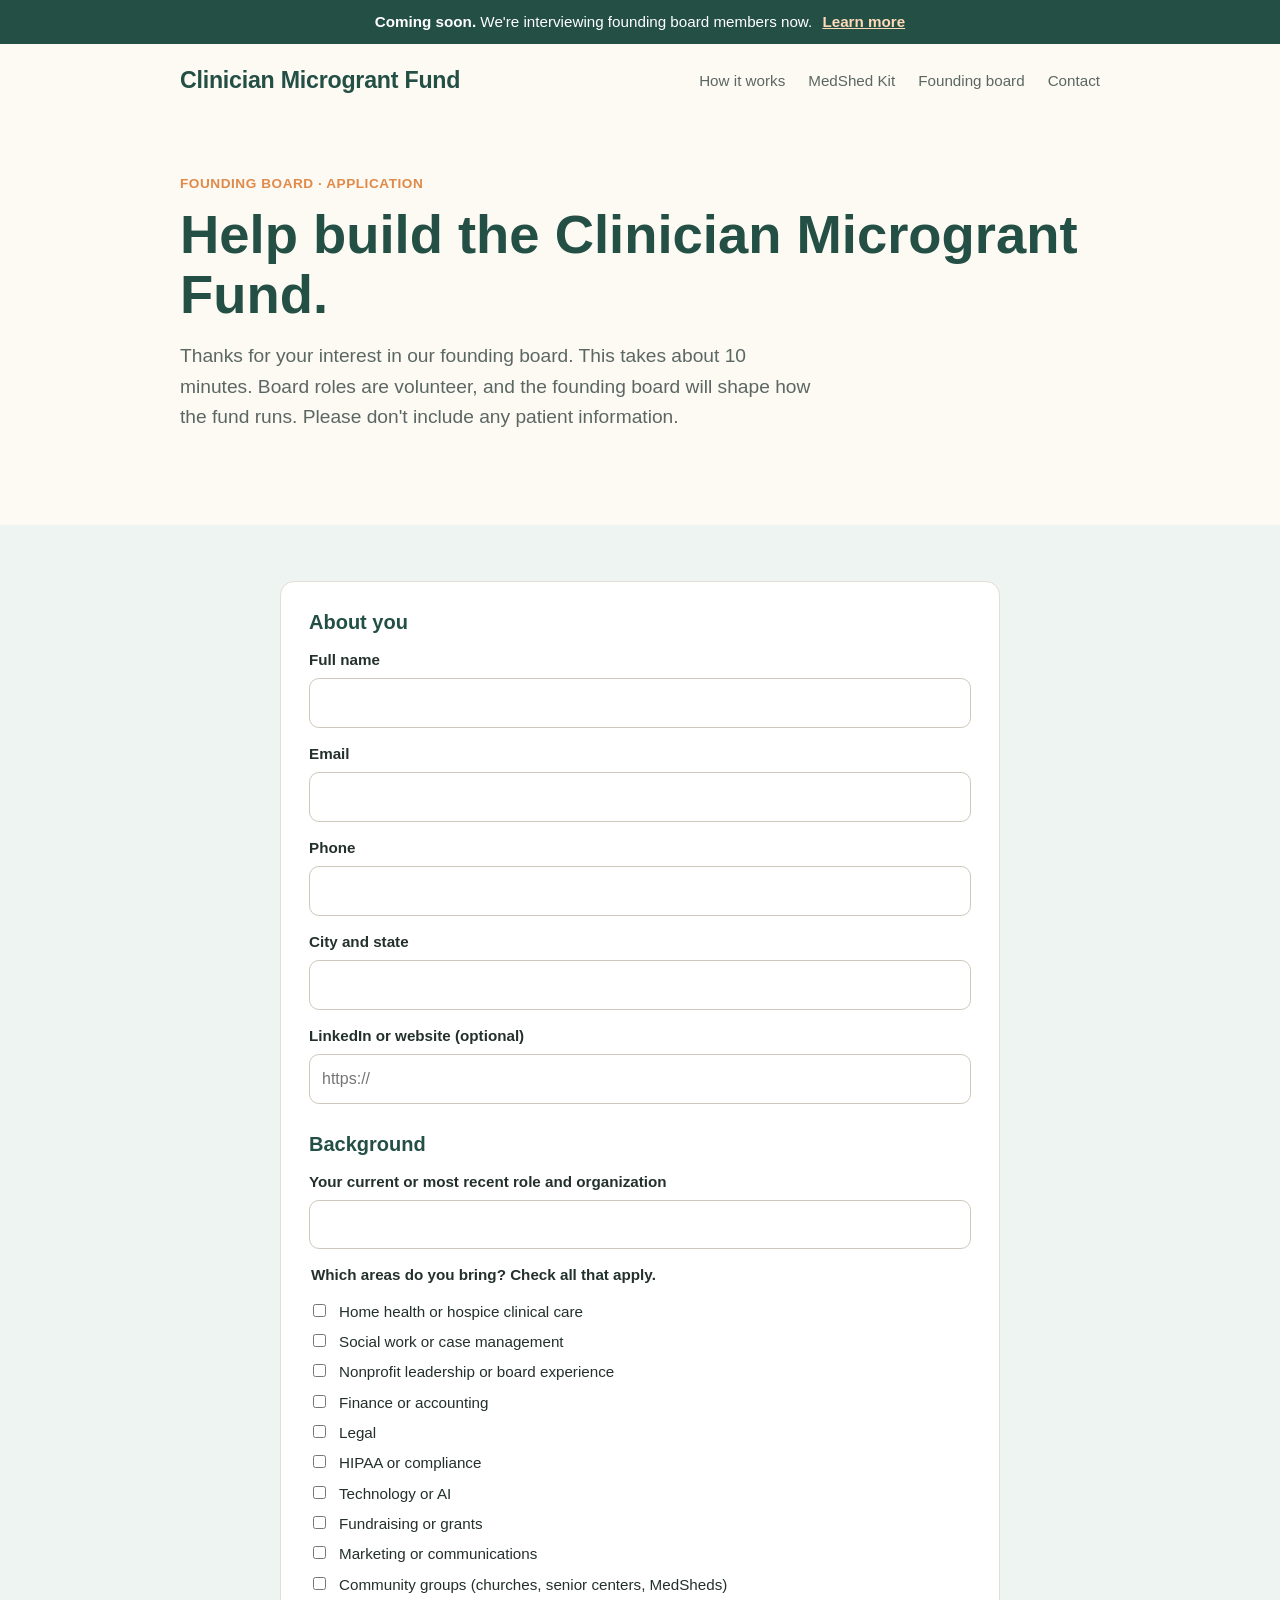
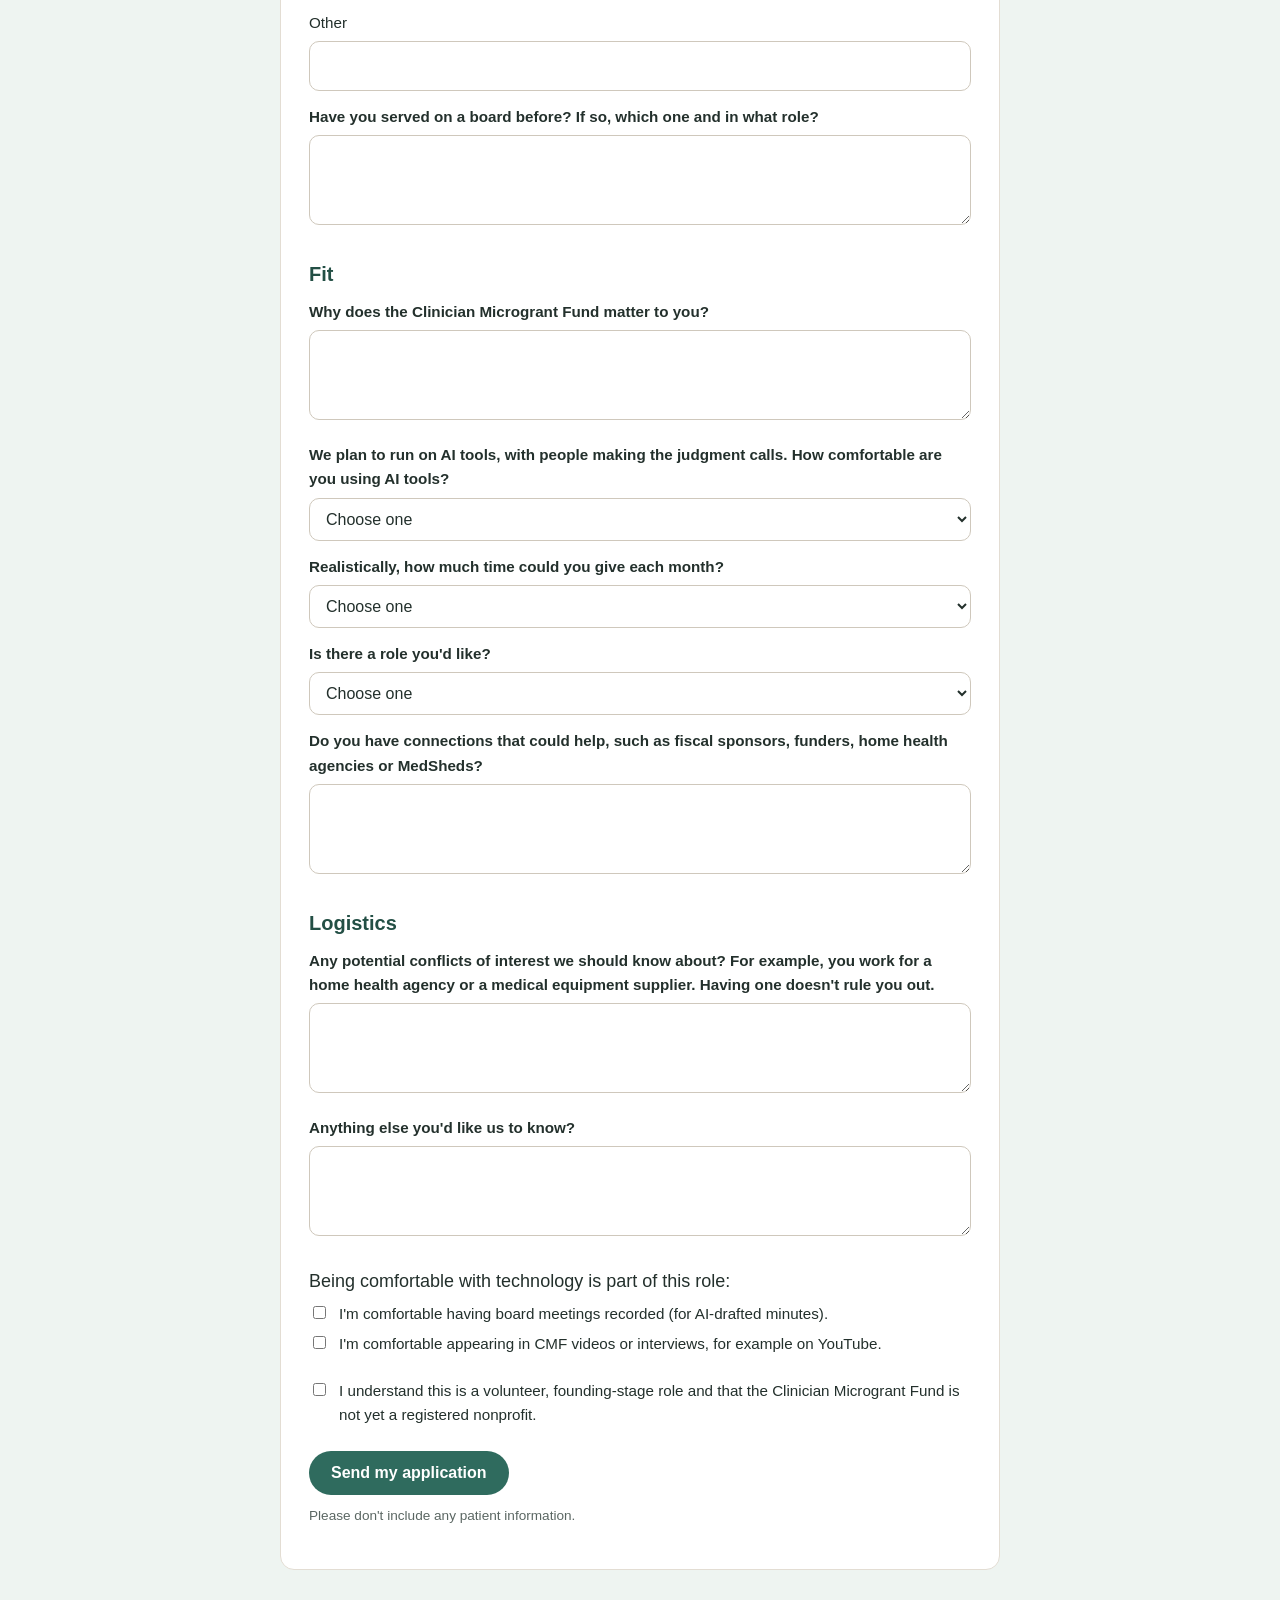
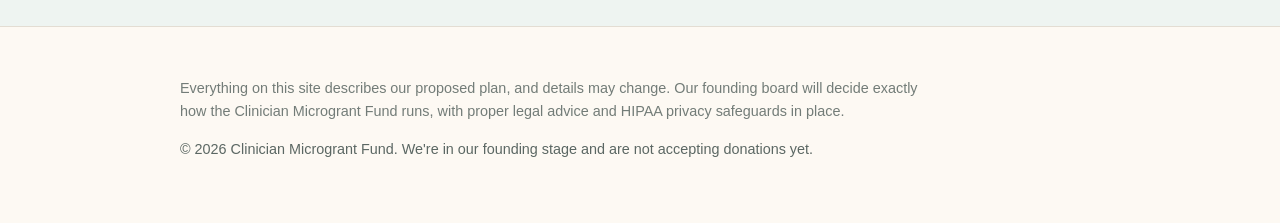
==== board-application/index.html @ e64c4c26 "Board application: move personality question to the thank-you email Co-Authored-By: Claude Opus 5.5 " ====
<!doctype html>
<html lang="en">
<head>
  <meta charset="utf-8">
  <meta name="viewport" content="width=device-width, initial-scale=1">
  <title>Founding Board Application | Clinician Microgrant Fund</title>
  <meta name="robots" content="noindex">
  <meta name="description" content="Apply to join the founding board of the Clinician Microgrant Fund.">
  <link rel="canonical" href="https://clinicianmicrogrants.org/board-application/">
  <link rel="icon" href="data:image/svg+xml,%3Csvg xmlns='http://www.w3.org/2000/svg' viewBox='0 0 64 64'%3E%3Crect width='64' height='64' rx='14' fill='%232f6b5e'/%3E%3Cpath d='M32 46s-14-8.5-14-18a8 8 0 0 1 14-5.3A8 8 0 0 1 46 28c0 9.5-14 18-14 18z' fill='%23fff7ec'/%3E%3C/svg%3E">
  <link rel="stylesheet" href="/assets/style.css">
</head>
<body>
  <div class="banner"><strong>Coming soon.</strong> We're interviewing founding board members now. <a href="/#board">Learn more</a></div>
  <div class="wrap">
    <header class="top">
      <a class="logo" href="/">Clinician Microgrant Fund</a>
      <nav>
        <a href="/#how">How it works</a>
        <a href="/med-shed-kit/">MedShed Kit</a>
        <a href="/#board">Founding board</a>
        <a href="/#contact">Contact</a>
      </nav>
    </header>
  </div>

  <main>
    <div class="wrap hero">
      <p class="eyebrow">Founding board &middot; Application</p>
      <h1>Help build the Clinician Microgrant Fund.</h1>
      <p class="lede">Thanks for your interest in our founding board. This takes about 10 minutes. Board roles are volunteer, and the founding board will shape how the fund runs. Please don't include any patient information.</p>
    </div>

    <section class="alt">
      <div class="wrap"><div class="card app-card">
          <form method="post" target="ml-app-frame"
                action="https://assets.mailerlite.com/jsonp/2710564/forms/201318317119505758/subscribe">
            <h2>About you</h2>
            <label for="a-name">Full name</label>
            <input id="a-name" name="fields[name]" autocomplete="name" required>
            <label for="a-email">Email</label>
            <input id="a-email" name="fields[email]" type="email" autocomplete="email" required>
            <label for="a-phone">Phone</label>
            <input id="a-phone" name="fields[phone]" type="tel" autocomplete="tel" required>
            <label for="a-city">City and state</label>
            <input id="a-city" name="fields[city]" autocomplete="address-level2" required>
            <label for="a-li">LinkedIn or website (optional)</label>
            <input id="a-li" name="fields[board_linkedin]" type="url" placeholder="https://">

            <h2>Background</h2>
            <label for="a-role">Your current or most recent role and organization</label>
            <input id="a-role" name="fields[board_role_and_org]" required>
            <fieldset>
              <legend>Which areas do you bring? Check all that apply.</legend>
              <label class="check"><input type="checkbox" data-group="areas" value="Home health or hospice clinical care"> Home health or hospice clinical care</label>
              <label class="check"><input type="checkbox" data-group="areas" value="Social work or case management"> Social work or case management</label>
              <label class="check"><input type="checkbox" data-group="areas" value="Nonprofit leadership or board experience"> Nonprofit leadership or board experience</label>
              <label class="check"><input type="checkbox" data-group="areas" value="Finance or accounting"> Finance or accounting</label>
              <label class="check"><input type="checkbox" data-group="areas" value="Legal"> Legal</label>
              <label class="check"><input type="checkbox" data-group="areas" value="HIPAA or compliance"> HIPAA or compliance</label>
              <label class="check"><input type="checkbox" data-group="areas" value="Technology or AI"> Technology or AI</label>
              <label class="check"><input type="checkbox" data-group="areas" value="Fundraising or grants"> Fundraising or grants</label>
              <label class="check"><input type="checkbox" data-group="areas" value="Marketing or communications"> Marketing or communications</label>
              <label class="check"><input type="checkbox" data-group="areas" value="Community groups (churches, senior centers, MedSheds)"> Community groups (churches, senior centers, MedSheds)</label>
              <label for="a-areas-other" class="sub-label">Other</label>
              <input id="a-areas-other" data-group="areas-other">
              <input type="hidden" name="fields[board_areas]" data-join="areas">
            </fieldset>
            <label for="a-prior">Have you served on a board before? If so, which one and in what role?</label>
            <textarea id="a-prior" name="fields[board_prior_boards]"></textarea>

            <h2>Fit</h2>
            <label for="a-why">Why does the Clinician Microgrant Fund matter to you?</label>
            <textarea id="a-why" name="fields[board_why]" required></textarea>
            <label for="a-ai">We plan to run on AI tools, with people making the judgment calls. How comfortable are you using AI tools?</label>
            <select id="a-ai" name="fields[board_ai_comfort]" required><option value="">Choose one</option><option>New to it, but open</option><option>Some experience</option><option>I use AI regularly</option><option>I build no-code AI tools or workflows</option><option>I'm a technical AI developer</option></select>
            <label for="a-time">Realistically, how much time could you give each month?</label>
            <select id="a-time" name="fields[board_time]" required><option value="">Choose one</option><option>2 hours or less</option><option>3 to 5 hours</option><option>More than 5 hours</option></select>
            <label for="a-ri">Is there a role you'd like?</label>
            <select id="a-ri" name="fields[board_role_interest]"><option value="">Choose one</option><option>Chair</option><option>Treasurer</option><option>Secretary</option><option>Committee member</option><option>Advisor</option><option>Not sure yet</option></select>
            <label for="a-conn">Do you have connections that could help, such as fiscal sponsors, funders, home health agencies or MedSheds?</label>
            <textarea id="a-conn" name="fields[board_connections]"></textarea>

            <h2>Logistics</h2>
            <label for="a-coi">Any potential conflicts of interest we should know about? For example, you work for a home health agency or a medical equipment supplier. Having one doesn't rule you out.</label>
            <textarea id="a-coi" name="fields[board_conflicts]"></textarea>
            <label for="a-other">Anything else you'd like us to know?</label>
            <textarea id="a-other" name="fields[board_other]"></textarea>

            <p class="sub-label" style="margin:22px 0 4px">Being comfortable with technology is part of this role:</p>
            <label class="check"><input type="checkbox" required> I'm comfortable having board meetings recorded (for AI-drafted minutes).</label>
            <label class="check"><input type="checkbox" required> I'm comfortable appearing in CMF videos or interviews, for example on YouTube.</label>
            <label class="check consent"><input type="checkbox" required> I understand this is a volunteer, founding-stage role and that the Clinician Microgrant Fund is not yet a registered nonprofit.</label>
            <input class="hp" name="website" tabindex="-1" autocomplete="off" aria-hidden="true">
            <input type="hidden" name="ml-submit" value="1">
            <input type="hidden" name="anticsrf" value="true">
            <button class="btn" type="submit">Send my application</button>
            <p class="fine">Please don't include any patient information.</p>
            <p class="thanks" role="status">Thank you! Please check your email and click the confirm link so your application reaches us. If it looks like a good fit, we'll send you a link to book a call with Tracy.</p>
          </form>
          <iframe name="ml-app-frame" title="form response" hidden></iframe>
      </div></div>
    </section>
  </main>
  <footer>
    <div class="wrap">
      <p class="disclaimer">Everything on this site describes our proposed plan, and details may change. Our founding board will decide exactly how the Clinician Microgrant Fund runs, with proper legal advice and HIPAA privacy safeguards in place.</p>
      <p>&copy; 2026 Clinician Microgrant Fund. We're in our founding stage and are not accepting donations yet.</p>
    </div>
  </footer>

  <script src="/assets/forms.js"></script>
</body>
</html>
---- assets/style.css ----
:root {
  --bg: #fdf9f3;
  --surface: #ffffff;
  --ink: #23302c;
  --muted: #5b6763;
  --brand: #2f6b5e;
  --brand-dark: #234f45;
  --accent: #e08a4a;
  --soft: #eef4f1;
  --line: #e3ddd3;
  --radius: 14px;
}
* { box-sizing: border-box; }
html { scroll-behavior: smooth; }
body {
  margin: 0;
  background: var(--bg);
  color: var(--ink);
  font: 18px/1.6 -apple-system, BlinkMacSystemFont, "Segoe UI", Roboto, "Helvetica Neue", Arial, sans-serif;
}
a { color: var(--brand); }
.wrap { max-width: 960px; margin: 0 auto; padding: 0 20px; }
header.top {
  display: flex; align-items: center; justify-content: space-between;
  padding: 18px 0; gap: 12px; flex-wrap: wrap;
}
.logo { font-weight: 800; color: var(--brand-dark); text-decoration: none; font-size: 1.45rem; letter-spacing: -.01em; }
.ai-grid { display: grid; grid-template-columns: 1fr 1fr; gap: 18px; margin-top: 8px; }
.ai-grid .card { padding: 22px; }
.ai-grid h3 { margin: 0 0 6px; font-size: 1.08rem; color: var(--brand-dark); }
.ai-grid p { margin: 0; color: var(--muted); font-size: .98rem; }
nav a { margin-left: 18px; text-decoration: none; color: var(--muted); font-size: .95rem; }
nav a:hover { color: var(--brand); }

.hero { padding-top: 56px; padding-bottom: 64px; }
.eyebrow { color: var(--accent); font-weight: 700; letter-spacing: .04em; text-transform: uppercase; font-size: .85rem; margin: 0 0 10px; }
h1 { font-size: clamp(2.2rem, 5vw, 3.4rem); line-height: 1.1; margin: 0 0 16px; color: var(--brand-dark); }
.lede { font-size: 1.2rem; color: var(--muted); max-width: 640px; margin: 0 0 28px; }
.btn {
  display: inline-block; background: var(--brand); color: #fff; text-decoration: none;
  padding: 13px 22px; border-radius: 999px; font-weight: 600; border: 0; font-size: 1rem; cursor: pointer;
}
.btn:hover { background: var(--brand-dark); }
.btn.ghost { background: transparent; color: var(--brand); border: 2px solid var(--brand); margin-left: 8px; }
.btn.ghost:hover { background: var(--soft); }

section { padding: 56px 0; }
section.alt { background: var(--soft); }
h2 { font-size: 1.8rem; color: var(--brand-dark); margin: 0 0 18px; line-height: 1.2; }
.story { max-width: 700px; }
.story p { margin: 0 0 16px; }
.pull { border-left: 4px solid var(--accent); padding: 4px 0 4px 18px; font-size: 1.15rem; color: var(--brand-dark); margin: 24px 0; }

.steps { display: grid; grid-template-columns: repeat(auto-fit, minmax(200px, 1fr)); gap: 18px; list-style: none; padding: 0; margin: 0; counter-reset: step; }
.steps li { background: var(--surface); border: 1px solid var(--line); border-radius: var(--radius); padding: 22px; counter-increment: step; }
.steps li::before {
  content: counter(step); display: inline-grid; place-items: center; width: 34px; height: 34px;
  border-radius: 50%; background: var(--brand); color: #fff; font-weight: 700; margin-bottom: 10px;
}
.steps h3 { margin: 0 0 6px; font-size: 1.08rem; }
.steps p { margin: 0; color: var(--muted); font-size: .98rem; }
.note { color: var(--muted); font-size: .95rem; margin-top: 18px; }

.card { background: var(--surface); border: 1px solid var(--line); border-radius: var(--radius); padding: 28px; }
.two { display: grid; grid-template-columns: 1fr 1fr; gap: 32px; align-items: start; }
@media (max-width: 760px) { .two { grid-template-columns: 1fr; } nav { display: none; } .btn.ghost { margin: 10px 0 0; } }
form label { display: block; font-weight: 600; font-size: .95rem; margin: 14px 0 6px; }
form input, form textarea {
  width: 100%; font: inherit; font-size: 1rem; padding: 11px 12px; border: 1px solid #cfc8bc; border-radius: 10px; background: #fff; color: var(--ink);
}
form textarea { min-height: 90px; resize: vertical; }
form input:focus, form textarea:focus { outline: 3px solid #b9d6cd; border-color: var(--brand); }
form .btn { margin-top: 18px; }
.fine { font-size: .85rem; color: var(--muted); margin-top: 10px; }
.thanks { display: none; background: var(--soft); border-radius: 10px; padding: 16px; margin-top: 14px; color: var(--brand-dark); font-weight: 600; }
.inline { display: flex; gap: 10px; flex-wrap: wrap; }
.inline input { flex: 1 1 220px; }
.inline .btn { margin-top: 0; }

footer { padding: 36px 0 48px; color: var(--muted); font-size: .9rem; border-top: 1px solid var(--line); }
.hp { position: absolute; left: -9999px; }
nav a.current { color: var(--brand); font-weight: 600; }
.teaser { display: grid; grid-template-columns: 1.4fr 1fr; gap: 28px; align-items: center; }
@media (max-width: 760px) { .teaser { grid-template-columns: 1fr; } }
.checklist { list-style: none; padding: 0; margin: 0; }
.checklist li { padding: 10px 0 10px 34px; position: relative; border-bottom: 1px solid var(--line); }
.checklist li:last-child { border-bottom: 0; }
.checklist li::before { content: "\2713"; position: absolute; left: 4px; top: 10px; color: var(--brand); font-weight: 700; }
.tag { display: inline-block; background: #fbe6d6; color: #8a4a1c; font-size: .8rem; font-weight: 700; padding: 3px 10px; border-radius: 999px; margin-bottom: 10px; }
.banner { background: var(--brand-dark); color: #fff; text-align: center; padding: 10px 16px; font-size: .95rem; }
.banner a { color: #ffd9b8; font-weight: 600; margin-left: 6px; }
@media (max-width: 760px) { .ai-grid { grid-template-columns: 1fr; } }
.steps-5 { grid-template-columns: repeat(auto-fit, minmax(160px, 1fr)); }
.steps-5 li { padding: 18px; }
.goal { margin-top: 18px; border-left: 5px solid var(--accent); }
.goal h3 { margin: 0 0 6px; color: var(--brand-dark); font-size: 1.15rem; }
.goal p { margin: 0; color: var(--muted); }
.sub { margin: 32px 0 8px; font-size: 1.25rem; }
#how .ai-grid { margin-bottom: 20px; }
#now .checklist { max-width: 640px; }
footer .disclaimer { font-size: .9rem; opacity: .85; max-width: 760px; }
.app-card { max-width: 720px; margin: 0 auto; }
.app-card h2 { font-size: 1.25rem; margin: 28px 0 4px; }
.app-card h2:first-of-type { margin-top: 0; }
form fieldset { border: 0; padding: 0; margin: 14px 0 0; }
form legend { font-weight: 600; font-size: .95rem; margin-bottom: 6px; }
form label.check { display: flex; gap: 10px; align-items: flex-start; font-weight: 400; margin: 6px 0; }
form label.check input { width: auto; margin-top: 4px; flex: none; }
form .sub-label { font-weight: 400; }
form label.consent { margin-top: 22px; }
form select { width: 100%; font: inherit; font-size: 1rem; padding: 11px 12px; border: 1px solid #cfc8bc; border-radius: 10px; background: #fff; color: var(--ink); }
#faq details { border-bottom: 1px solid rgba(0,0,0,.1); padding: 14px 0; }
#faq summary { cursor: pointer; font-weight: 700; }
#faq details p { margin: 10px 0 0; }
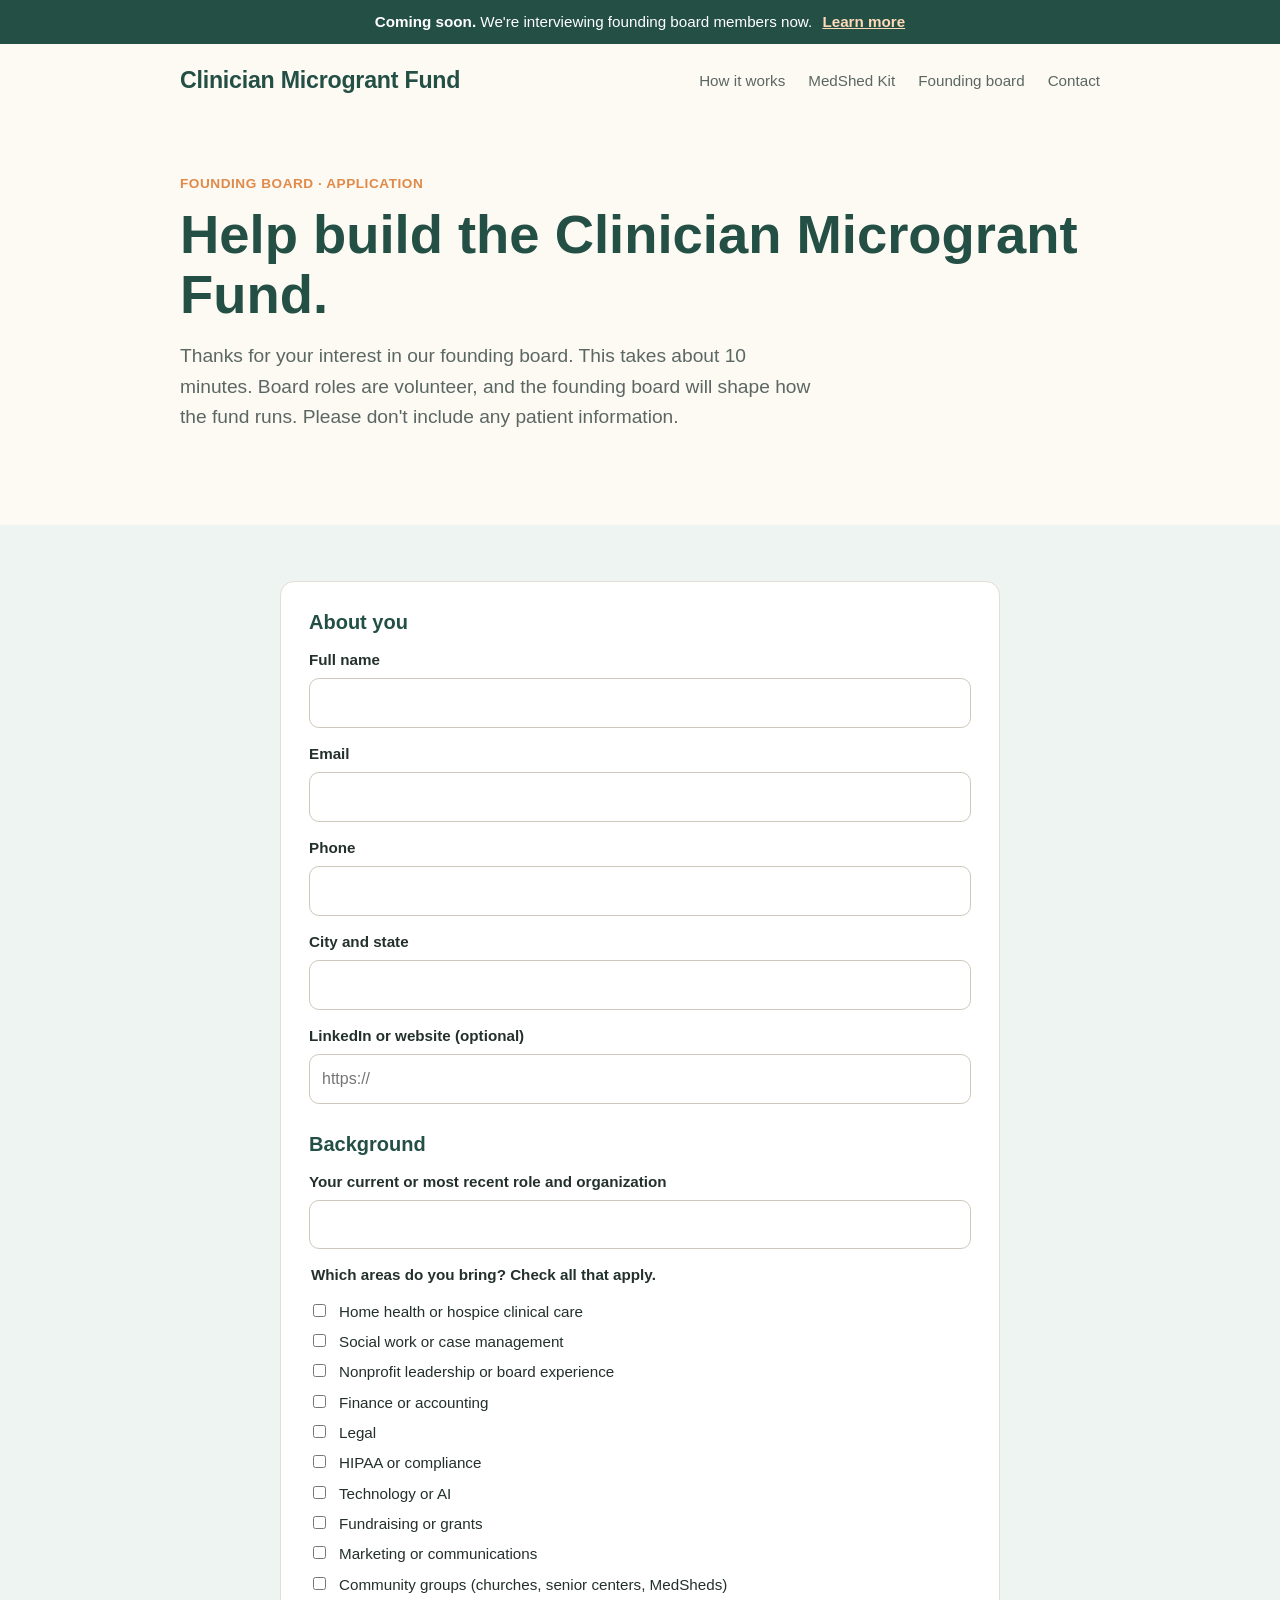
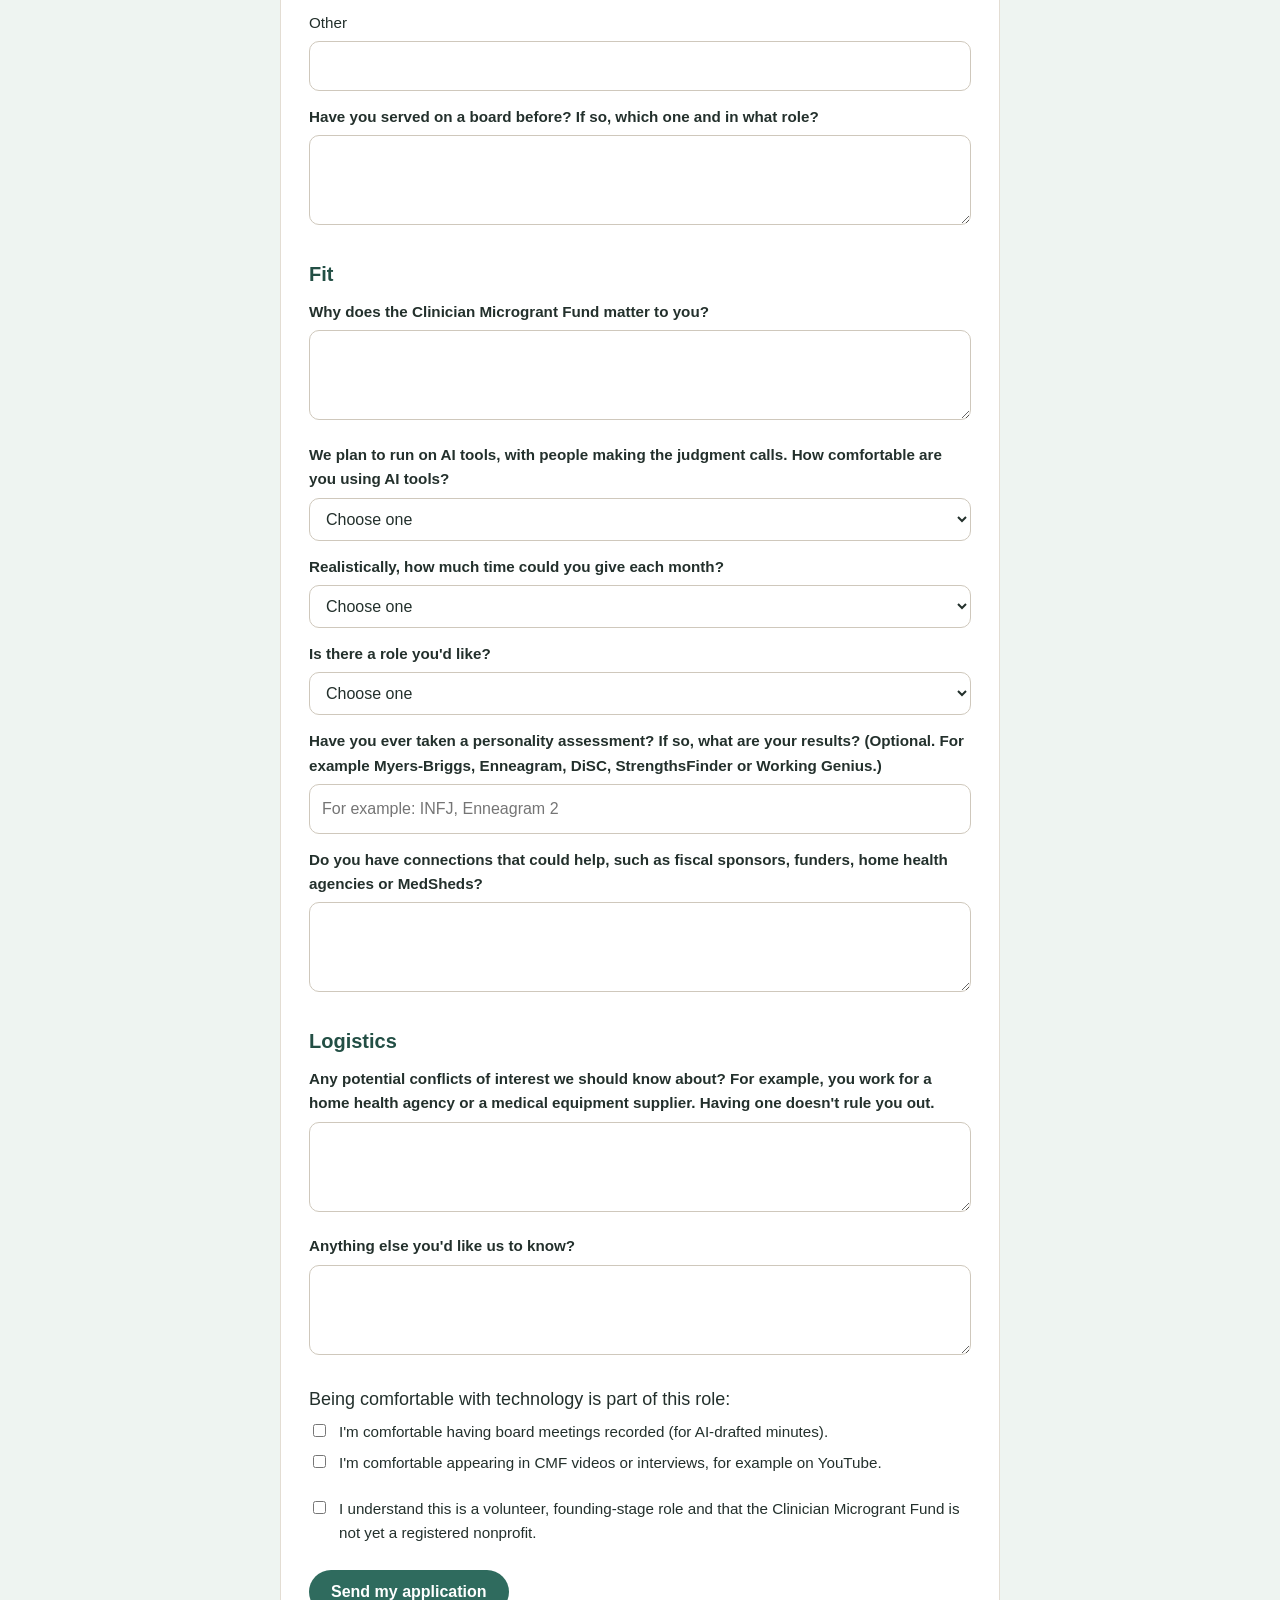
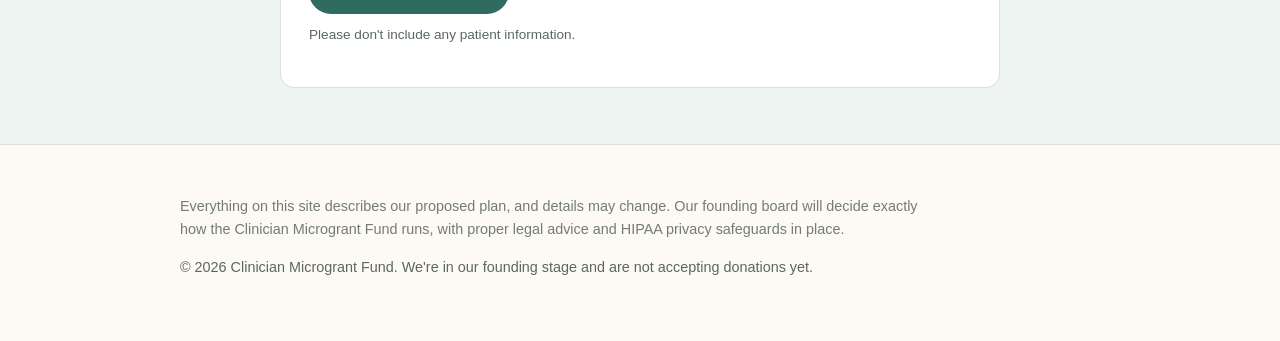
==== commit 700972c8: "Board application: restore optional personality question Co-Authored-By: Claude Opus 5.5 (1M context" ====
--- a/board-application/index.html
+++ b/board-application/index.html
@@ -78,6 +78,8 @@
             <select id="a-time" name="fields[board_time]" required><option value="">Choose one</option><option>2 hours or less</option><option>3 to 5 hours</option><option>More than 5 hours</option></select>
             <label for="a-ri">Is there a role you'd like?</label>
             <select id="a-ri" name="fields[board_role_interest]"><option value="">Choose one</option><option>Chair</option><option>Treasurer</option><option>Secretary</option><option>Committee member</option><option>Advisor</option><option>Not sure yet</option></select>
+            <label for="a-pers">Have you ever taken a personality assessment? If so, what are your results? (Optional. For example Myers-Briggs, Enneagram, DiSC, StrengthsFinder or Working Genius.)</label>
+            <input id="a-pers" name="fields[board_personality]" placeholder="For example: INFJ, Enneagram 2">
             <label for="a-conn">Do you have connections that could help, such as fiscal sponsors, funders, home health agencies or MedSheds?</label>
             <textarea id="a-conn" name="fields[board_connections]"></textarea>
 
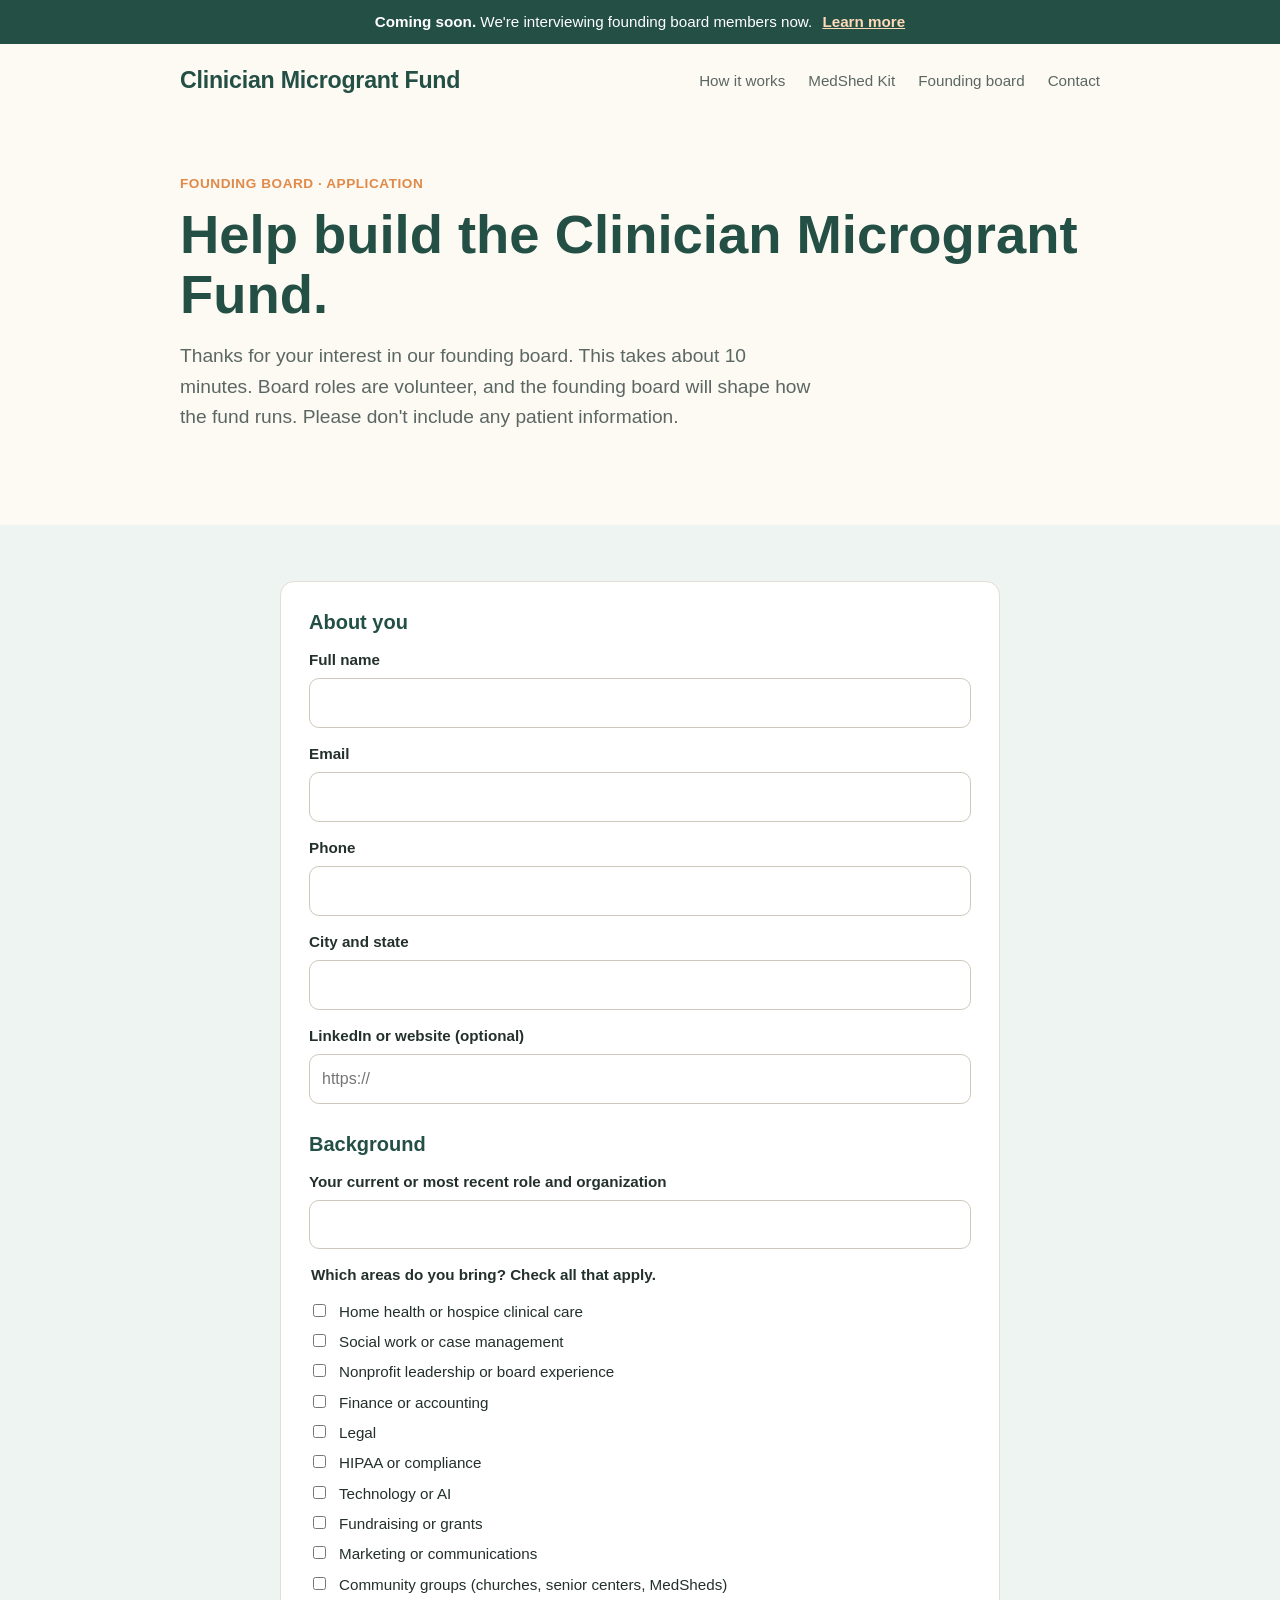
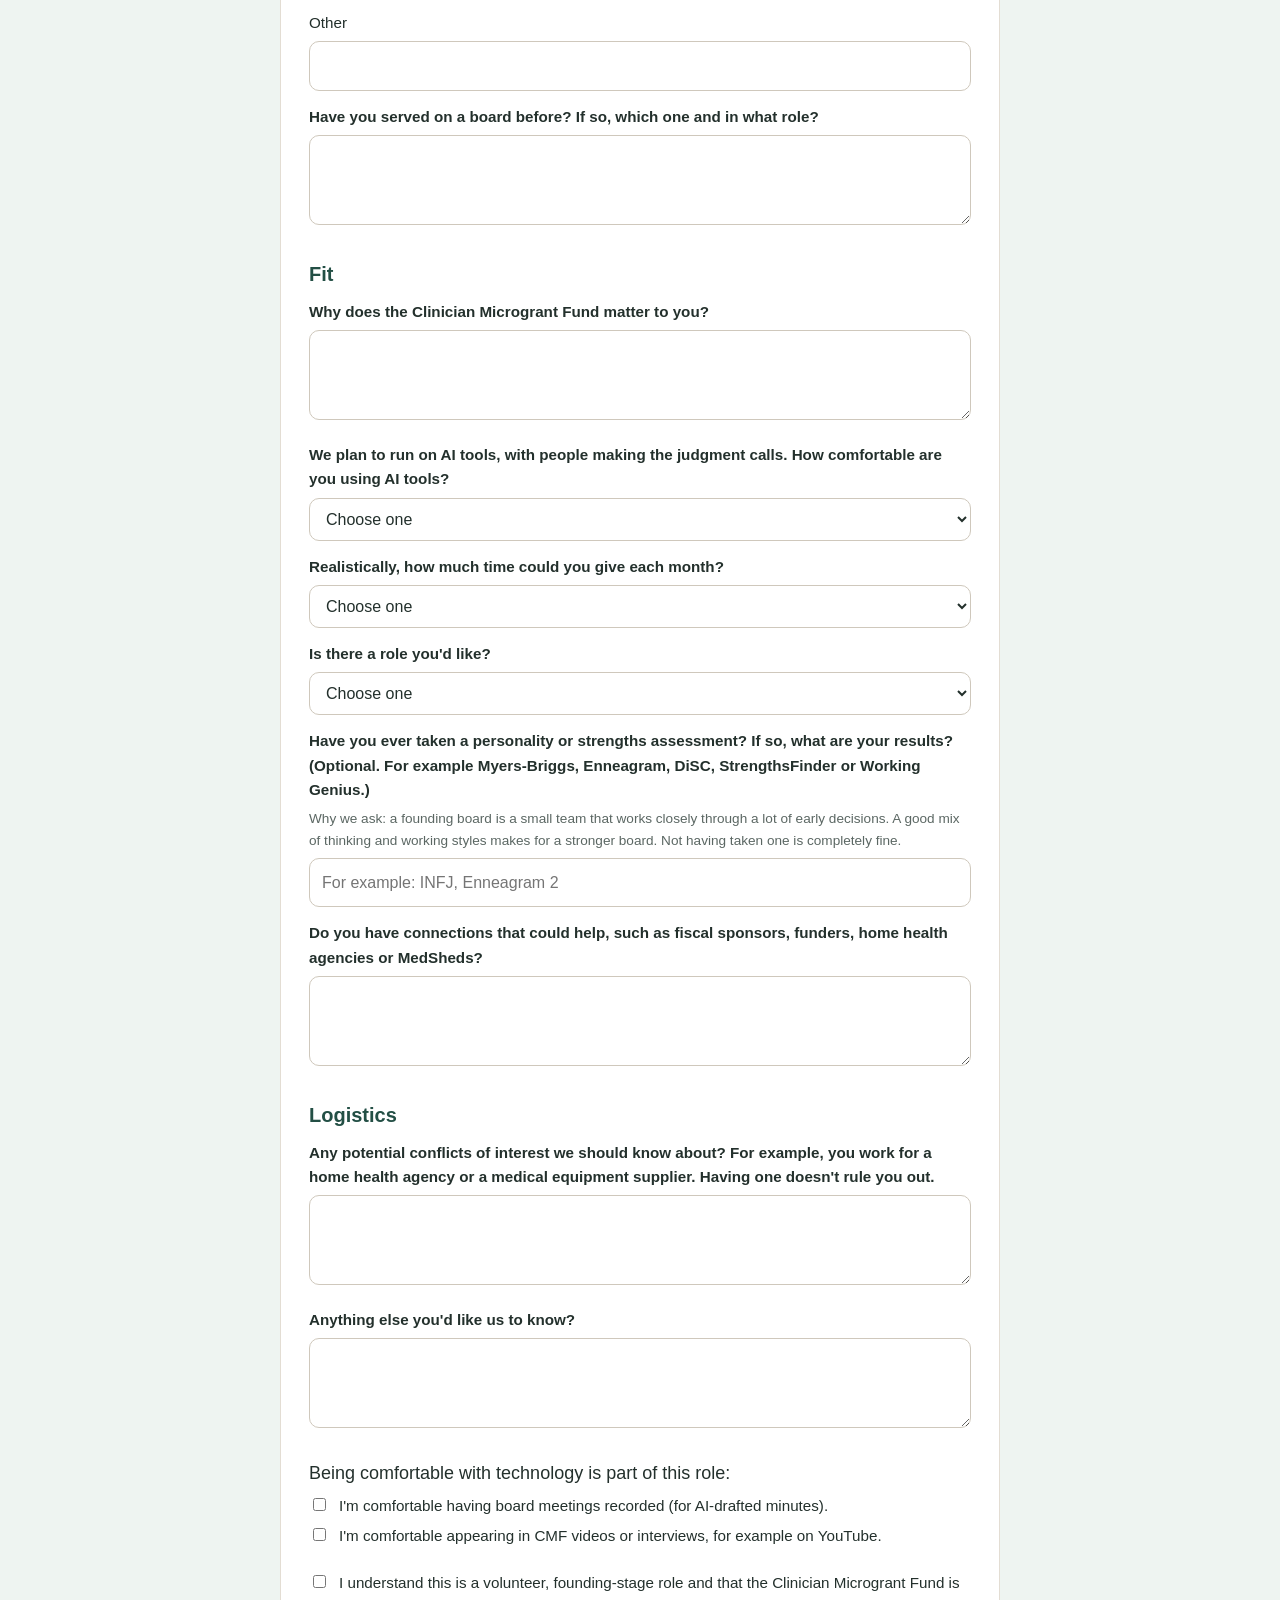
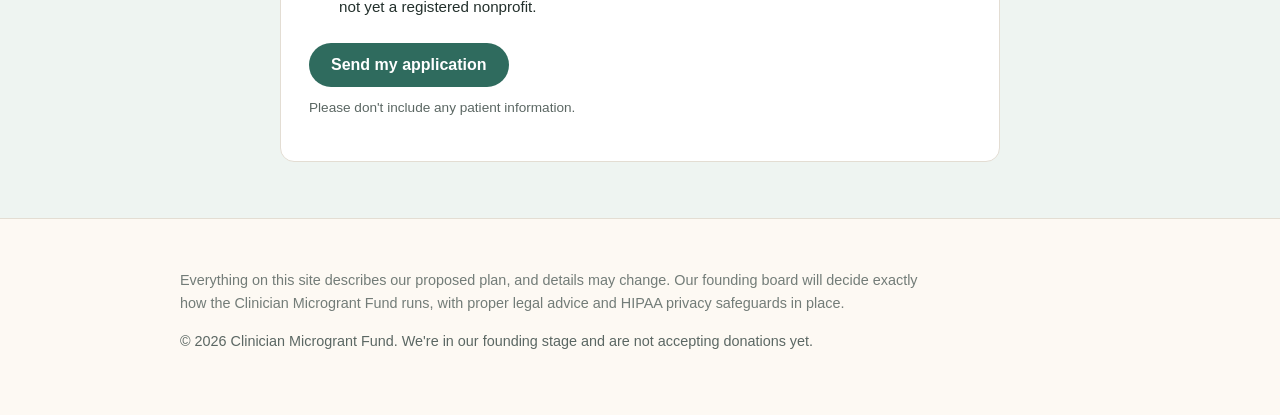
==== commit ee782c5f: "Board application: explain why we ask about personality Co-Authored-By: Claude Opus 5.5 (1M context)" ====
--- a/board-application/index.html
+++ b/board-application/index.html
@@ -78,7 +78,8 @@
             <select id="a-time" name="fields[board_time]" required><option value="">Choose one</option><option>2 hours or less</option><option>3 to 5 hours</option><option>More than 5 hours</option></select>
             <label for="a-ri">Is there a role you'd like?</label>
             <select id="a-ri" name="fields[board_role_interest]"><option value="">Choose one</option><option>Chair</option><option>Treasurer</option><option>Secretary</option><option>Committee member</option><option>Advisor</option><option>Not sure yet</option></select>
-            <label for="a-pers">Have you ever taken a personality assessment? If so, what are your results? (Optional. For example Myers-Briggs, Enneagram, DiSC, StrengthsFinder or Working Genius.)</label>
+            <label for="a-pers">Have you ever taken a personality or strengths assessment? If so, what are your results? (Optional. For example Myers-Briggs, Enneagram, DiSC, StrengthsFinder or Working Genius.)</label>
+            <p class="fine" style="margin:0 0 6px">Why we ask: a founding board is a small team that works closely through a lot of early decisions. A good mix of thinking and working styles makes for a stronger board. Not having taken one is completely fine.</p>
             <input id="a-pers" name="fields[board_personality]" placeholder="For example: INFJ, Enneagram 2">
             <label for="a-conn">Do you have connections that could help, such as fiscal sponsors, funders, home health agencies or MedSheds?</label>
             <textarea id="a-conn" name="fields[board_connections]"></textarea>
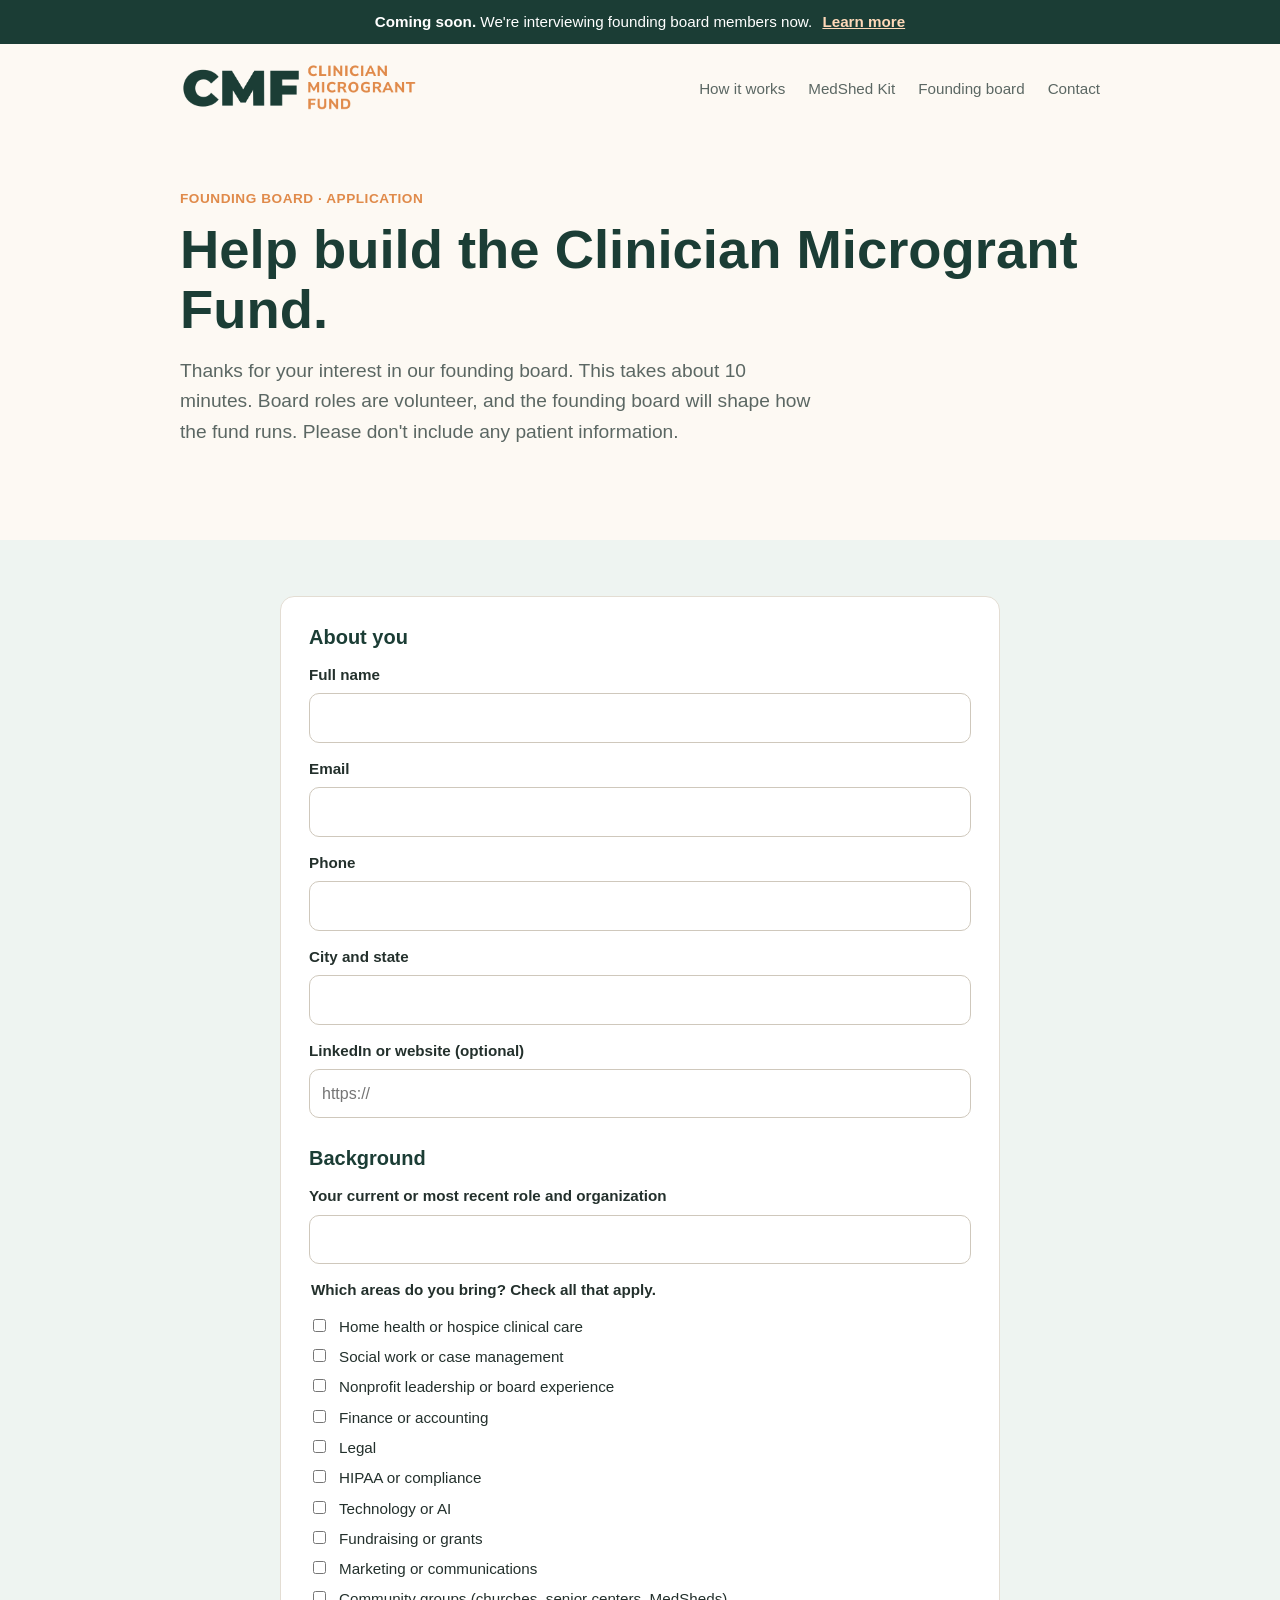
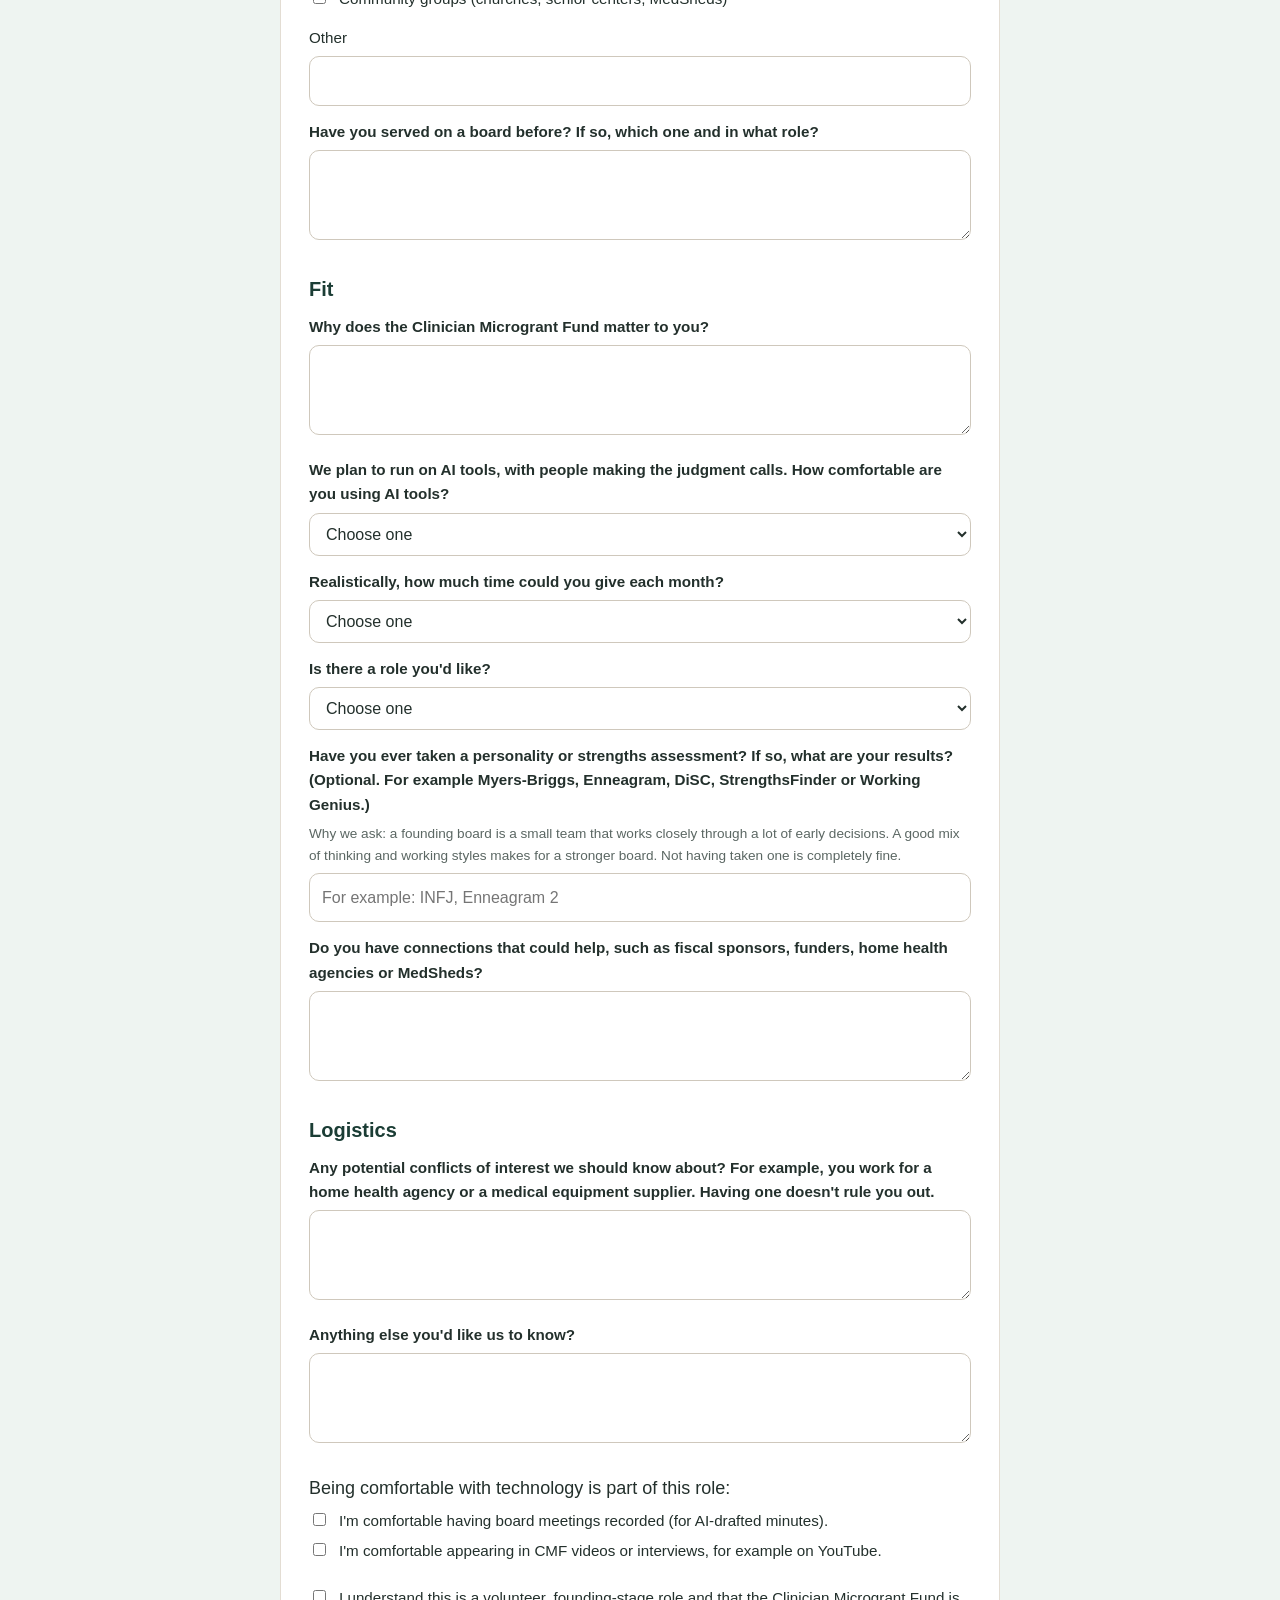
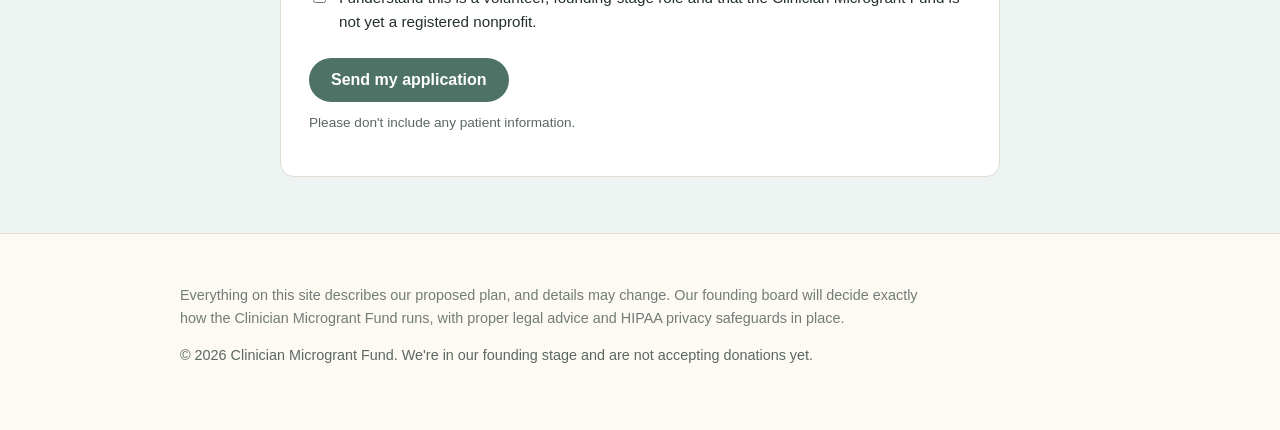
==== commit eddbbea3: "Add CMF logo to site header and new favicon Co-Authored-By: Claude Opus 5.5 (1M context) <noreply@an" ====
--- a/board-application/index.html
+++ b/board-application/index.html
@@ -7,14 +7,15 @@
   <meta name="robots" content="noindex">
   <meta name="description" content="Apply to join the founding board of the Clinician Microgrant Fund.">
   <link rel="canonical" href="https://clinicianmicrogrants.org/board-application/">
-  <link rel="icon" href="data:image/svg+xml,%3Csvg xmlns='http://www.w3.org/2000/svg' viewBox='0 0 64 64'%3E%3Crect width='64' height='64' rx='14' fill='%232f6b5e'/%3E%3Cpath d='M32 46s-14-8.5-14-18a8 8 0 0 1 14-5.3A8 8 0 0 1 46 28c0 9.5-14 18-14 18z' fill='%23fff7ec'/%3E%3C/svg%3E">
+  <link rel="icon" type="image/png" href="/assets/icon.png">
+  <link rel="apple-touch-icon" href="/assets/icon.png">
   <link rel="stylesheet" href="/assets/style.css">
 </head>
 <body>
   <div class="banner"><strong>Coming soon.</strong> We're interviewing founding board members now. <a href="/#board">Learn more</a></div>
   <div class="wrap">
     <header class="top">
-      <a class="logo" href="/">Clinician Microgrant Fund</a>
+      <a class="logo" href="/"><img src="/assets/logo-header.png" alt="Clinician Microgrant Fund" width="715" height="156"></a>
       <nav>
         <a href="/#how">How it works</a>
         <a href="/med-shed-kit/">MedShed Kit</a>
--- a/assets/style.css
+++ b/assets/style.css
@@ -3,8 +3,8 @@
   --surface: #ffffff;
   --ink: #23302c;
   --muted: #5b6763;
-  --brand: #2f6b5e;
-  --brand-dark: #234f45;
+  --brand: #4e7266;
+  --brand-dark: #1b3d35;
   --accent: #e08a4a;
   --soft: #eef4f1;
   --line: #e3ddd3;
@@ -24,7 +24,9 @@
   display: flex; align-items: center; justify-content: space-between;
   padding: 18px 0; gap: 12px; flex-wrap: wrap;
 }
-.logo { font-weight: 800; color: var(--brand-dark); text-decoration: none; font-size: 1.45rem; letter-spacing: -.01em; }
+.logo { display: inline-flex; text-decoration: none; }
+.logo img { height: 52px; width: auto; display: block; }
+@media (max-width: 600px) { .logo img { height: 42px; } }
 .ai-grid { display: grid; grid-template-columns: 1fr 1fr; gap: 18px; margin-top: 8px; }
 .ai-grid .card { padding: 22px; }
 .ai-grid h3 { margin: 0 0 6px; font-size: 1.08rem; color: var(--brand-dark); }
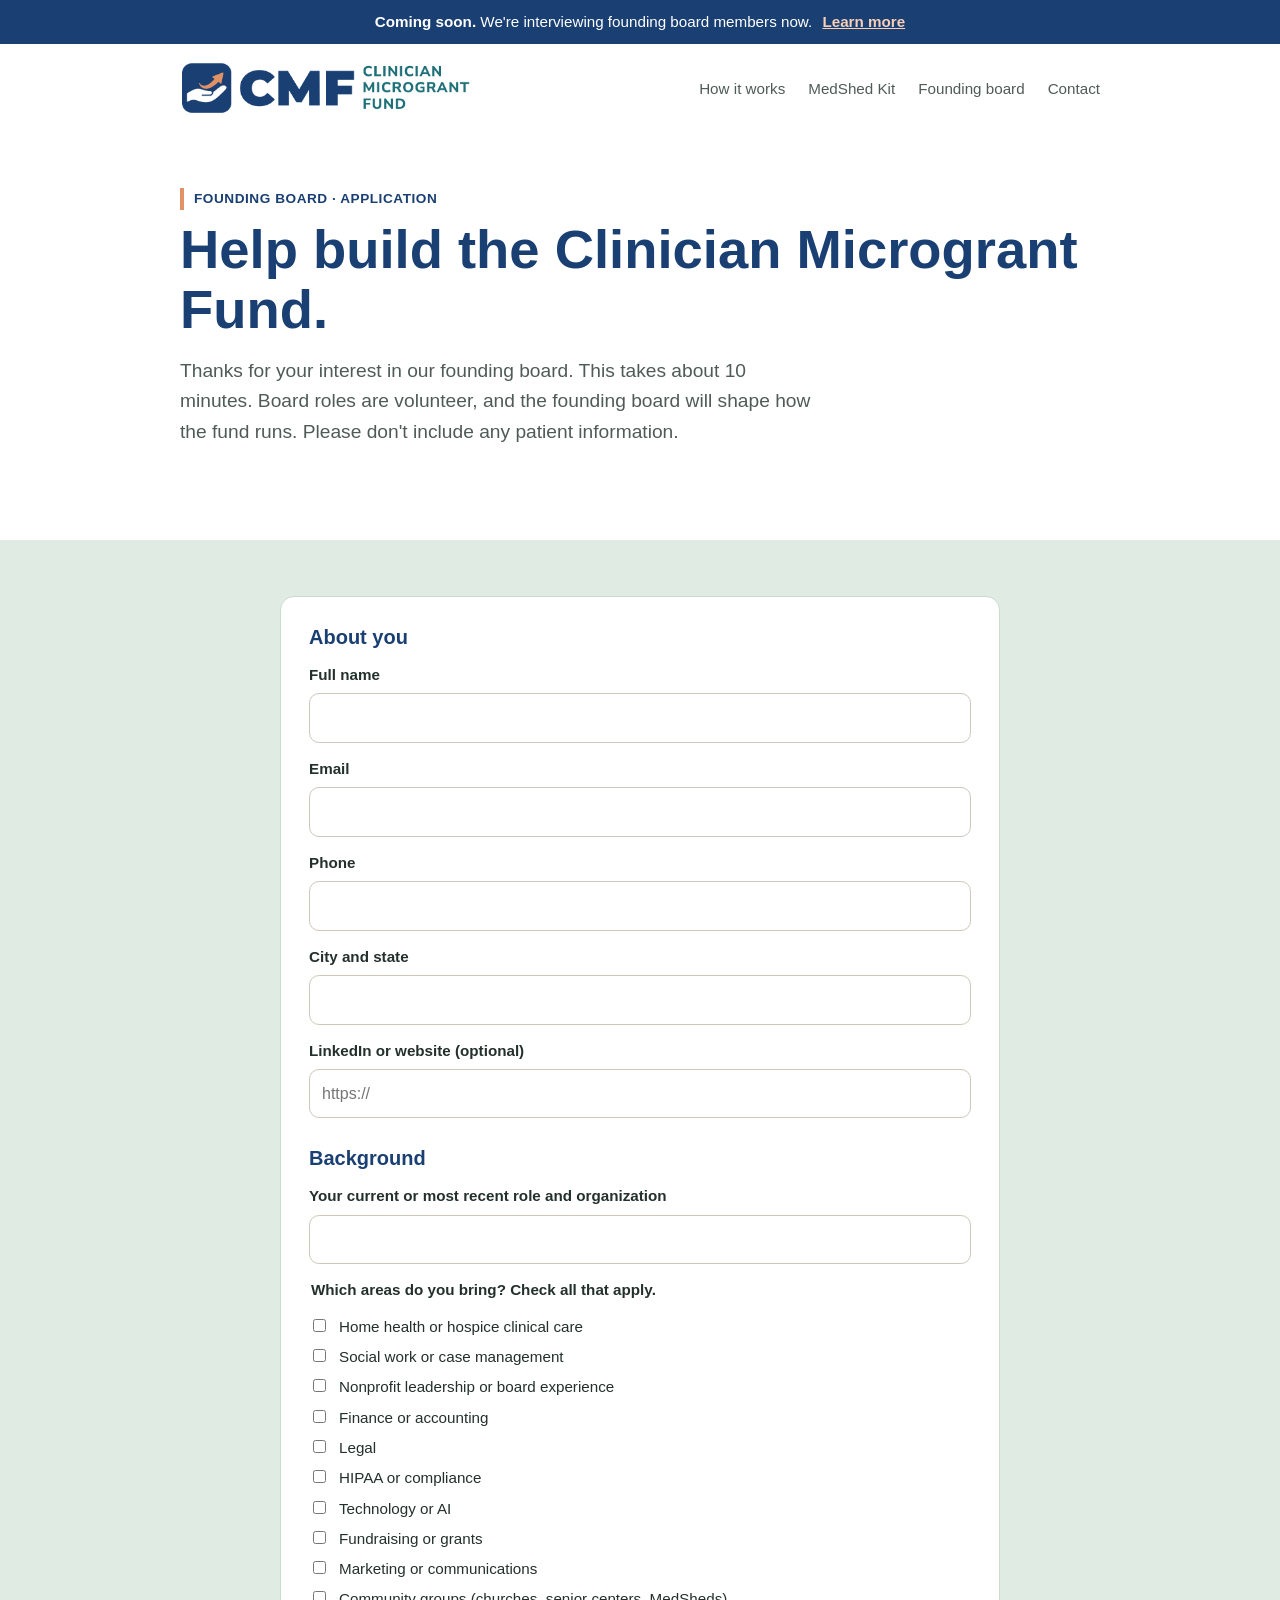
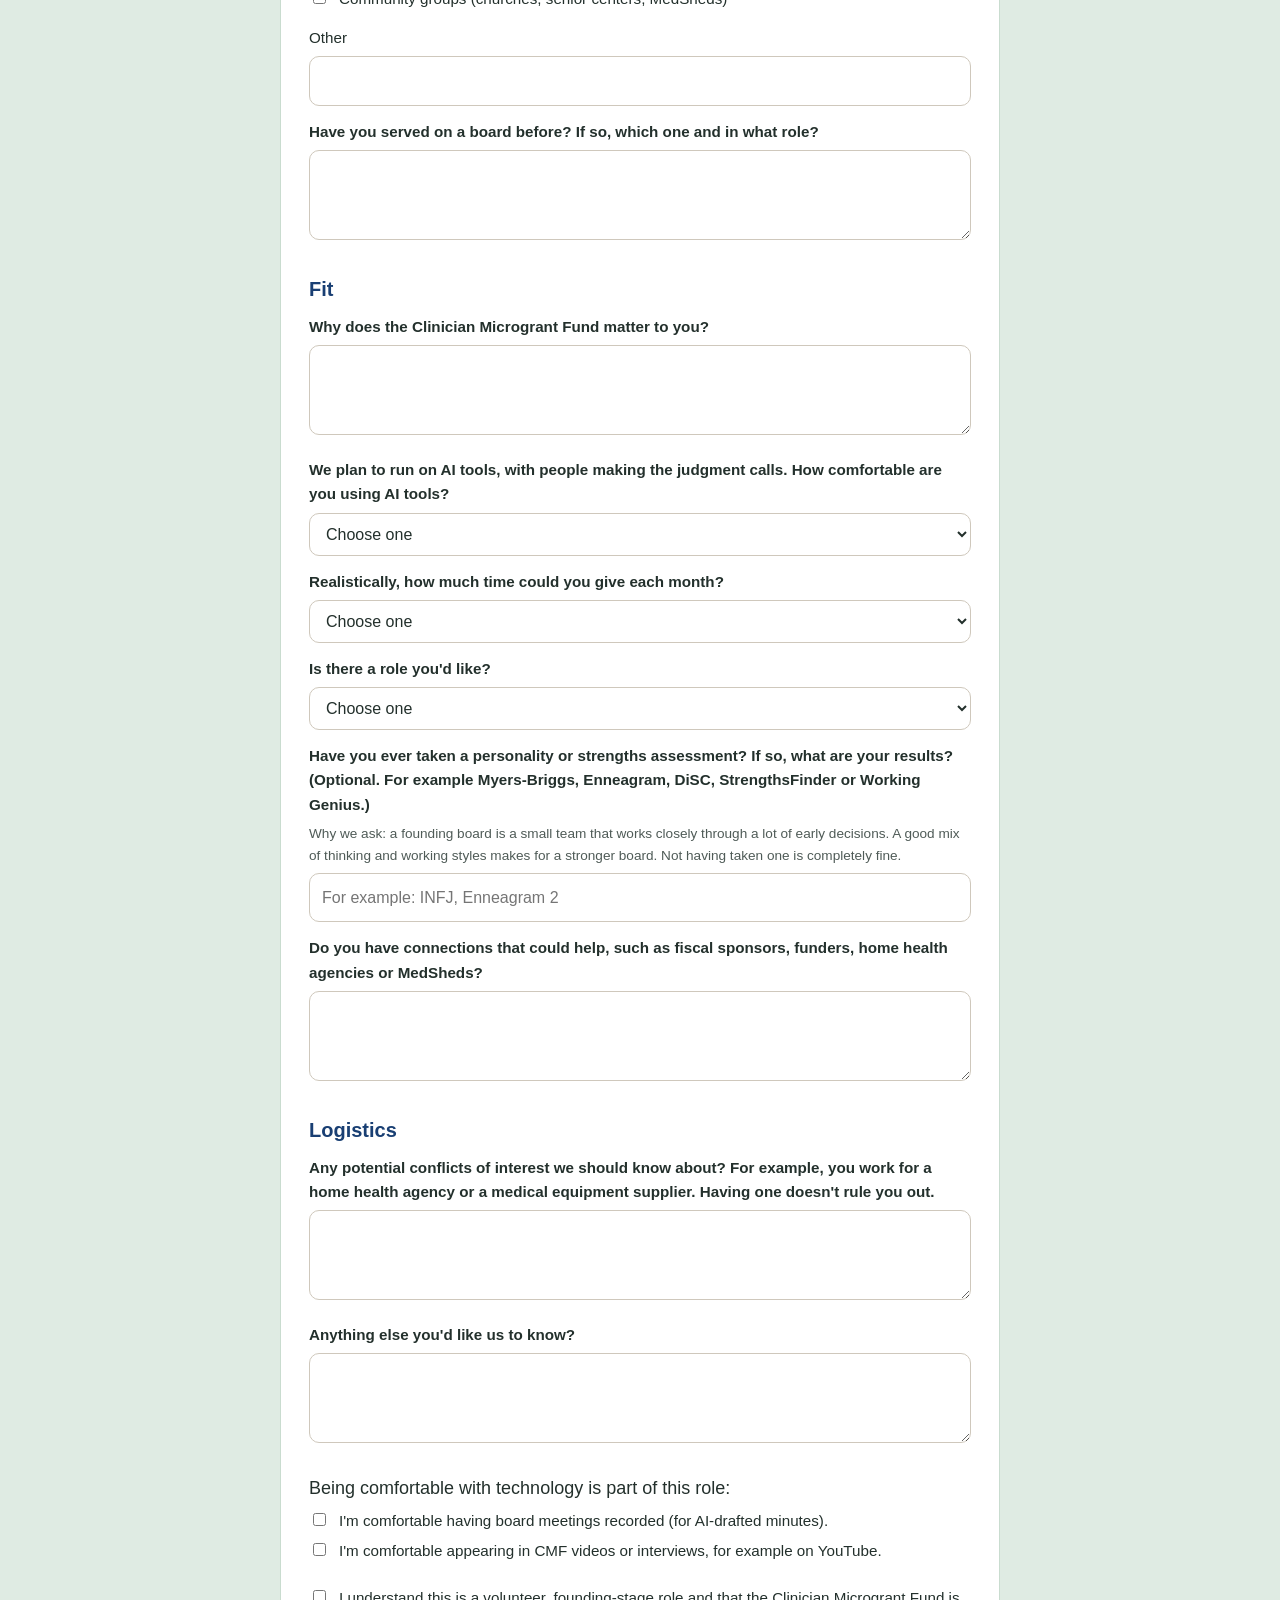
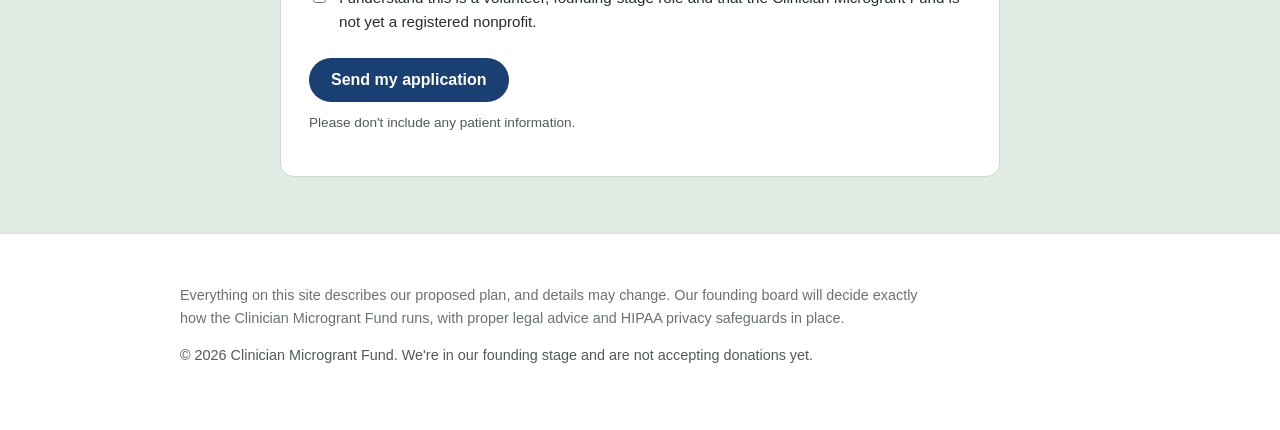
==== commit 8842ea6a: "Add hand-and-arrow CMF icon to header and favicon, walker logo on MedShed Kit page Co-Authored-By: C" ====
--- a/board-application/index.html
+++ b/board-application/index.html
@@ -15,7 +15,7 @@
   <div class="banner"><strong>Coming soon.</strong> We're interviewing founding board members now. <a href="/#board">Learn more</a></div>
   <div class="wrap">
     <header class="top">
-      <a class="logo" href="/"><img src="/assets/logo-header.png" alt="Clinician Microgrant Fund" width="715" height="156"></a>
+      <a class="logo" href="/"><img src="/assets/logo-header-navy.png" alt="Clinician Microgrant Fund" width="887" height="158"></a>
       <nav>
         <a href="/#how">How it works</a>
         <a href="/med-shed-kit/">MedShed Kit</a>
--- a/assets/style.css
+++ b/assets/style.css
@@ -1,12 +1,17 @@
 :root {
-  --bg: #fdf9f3;
+  /* Trial palette, 2026-10-21 working brand kit */
+  --bg: #ffffff;
   --surface: #ffffff;
   --ink: #23302c;
-  --muted: #5b6763;
-  --brand: #4e7266;
-  --brand-dark: #1b3d35;
-  --accent: #e08a4a;
-  --soft: #eef4f1;
+  --muted: #4f5b57;
+  --brand: #193f73;       /* navy: primary buttons, links */
+  --brand-dark: #193f73;  /* navy: headings */
+  --brand-hover: #112d55;
+  --euc: #1d6f78;         /* deep teal: secondary buttons, icons (not text) */
+  --euc-hover: #155960;
+  --accent: #e09166;      /* peach: small decorative accents only */
+  --soft: #dfebe3;        /* light eucalyptus: alternating section background */
+  --cream: #fdf9f3;
   --line: #e3ddd3;
   --radius: 14px;
 }
@@ -32,22 +37,27 @@
 .ai-grid h3 { margin: 0 0 6px; font-size: 1.08rem; color: var(--brand-dark); }
 .ai-grid p { margin: 0; color: var(--muted); font-size: .98rem; }
 nav a { margin-left: 18px; text-decoration: none; color: var(--muted); font-size: .95rem; }
-nav a:hover { color: var(--brand); }
+nav a:hover { color: var(--brand); text-decoration: underline; }
 
 .hero { padding-top: 56px; padding-bottom: 64px; }
-.eyebrow { color: var(--accent); font-weight: 700; letter-spacing: .04em; text-transform: uppercase; font-size: .85rem; margin: 0 0 10px; }
+.eyebrow { color: var(--brand); border-left: 4px solid var(--accent); padding-left: 10px; font-weight: 700; letter-spacing: .04em; text-transform: uppercase; font-size: .85rem; margin: 0 0 10px; }
 h1 { font-size: clamp(2.2rem, 5vw, 3.4rem); line-height: 1.1; margin: 0 0 16px; color: var(--brand-dark); }
 .lede { font-size: 1.2rem; color: var(--muted); max-width: 640px; margin: 0 0 28px; }
 .btn {
   display: inline-block; background: var(--brand); color: #fff; text-decoration: none;
   padding: 13px 22px; border-radius: 999px; font-weight: 600; border: 0; font-size: 1rem; cursor: pointer;
 }
-.btn:hover { background: var(--brand-dark); }
-.btn.ghost { background: transparent; color: var(--brand); border: 2px solid var(--brand); margin-left: 8px; }
+.btn:hover { background: var(--brand-hover); }
+.btn:focus-visible, a:focus-visible, summary:focus-visible { outline: 3px solid var(--accent); outline-offset: 3px; }
+.btn.secondary { background: var(--euc); }
+.btn.secondary:hover { background: var(--euc-hover); }
+.btn.ghost { background: #fff; color: var(--brand); border: 2px solid var(--brand); margin-left: 8px; }
 .btn.ghost:hover { background: var(--soft); }
 
 section { padding: 56px 0; }
 section.alt { background: var(--soft); }
+section.alt.green { background: var(--soft); }
+section.alt .card { border-color: #c9dccf; }
 h2 { font-size: 1.8rem; color: var(--brand-dark); margin: 0 0 18px; line-height: 1.2; }
 .story { max-width: 700px; }
 .story p { margin: 0 0 16px; }
@@ -71,7 +81,7 @@
   width: 100%; font: inherit; font-size: 1rem; padding: 11px 12px; border: 1px solid #cfc8bc; border-radius: 10px; background: #fff; color: var(--ink);
 }
 form textarea { min-height: 90px; resize: vertical; }
-form input:focus, form textarea:focus { outline: 3px solid #b9d6cd; border-color: var(--brand); }
+form input:focus, form textarea:focus { outline: 3px solid #a9bfe0; border-color: var(--brand); }
 form .btn { margin-top: 18px; }
 .fine { font-size: .85rem; color: var(--muted); margin-top: 10px; }
 .thanks { display: none; background: var(--soft); border-radius: 10px; padding: 16px; margin-top: 14px; color: var(--brand-dark); font-weight: 600; }
@@ -87,10 +97,10 @@
 .checklist { list-style: none; padding: 0; margin: 0; }
 .checklist li { padding: 10px 0 10px 34px; position: relative; border-bottom: 1px solid var(--line); }
 .checklist li:last-child { border-bottom: 0; }
-.checklist li::before { content: "\2713"; position: absolute; left: 4px; top: 10px; color: var(--brand); font-weight: 700; }
-.tag { display: inline-block; background: #fbe6d6; color: #8a4a1c; font-size: .8rem; font-weight: 700; padding: 3px 10px; border-radius: 999px; margin-bottom: 10px; }
+.checklist li::before { content: "\2713"; position: absolute; left: 4px; top: 10px; color: var(--euc); font-weight: 700; }
+.tag { display: inline-block; background: #fbe3d6; color: #6e3517; font-size: .8rem; font-weight: 700; padding: 3px 10px; border-radius: 999px; margin-bottom: 10px; }
 .banner { background: var(--brand-dark); color: #fff; text-align: center; padding: 10px 16px; font-size: .95rem; }
-.banner a { color: #ffd9b8; font-weight: 600; margin-left: 6px; }
+.banner a { color: #f9cfb6; font-weight: 600; margin-left: 6px; }
 @media (max-width: 760px) { .ai-grid { grid-template-columns: 1fr; } }
 .steps-5 { grid-template-columns: repeat(auto-fit, minmax(160px, 1fr)); }
 .steps-5 li { padding: 18px; }
@@ -114,3 +124,8 @@
 #faq details { border-bottom: 1px solid rgba(0,0,0,.1); padding: 14px 0; }
 #faq summary { cursor: pointer; font-weight: 700; }
 #faq details p { margin: 10px 0 0; }
+section.alt .card.goal { border-left-color: var(--accent); }
+
+/* Product logo on the MedShed Kit page */
+.product-mark { display: block; width: 150px; height: auto; margin: 0 0 18px; }
+@media (max-width: 600px) { .product-mark { width: 110px; } }
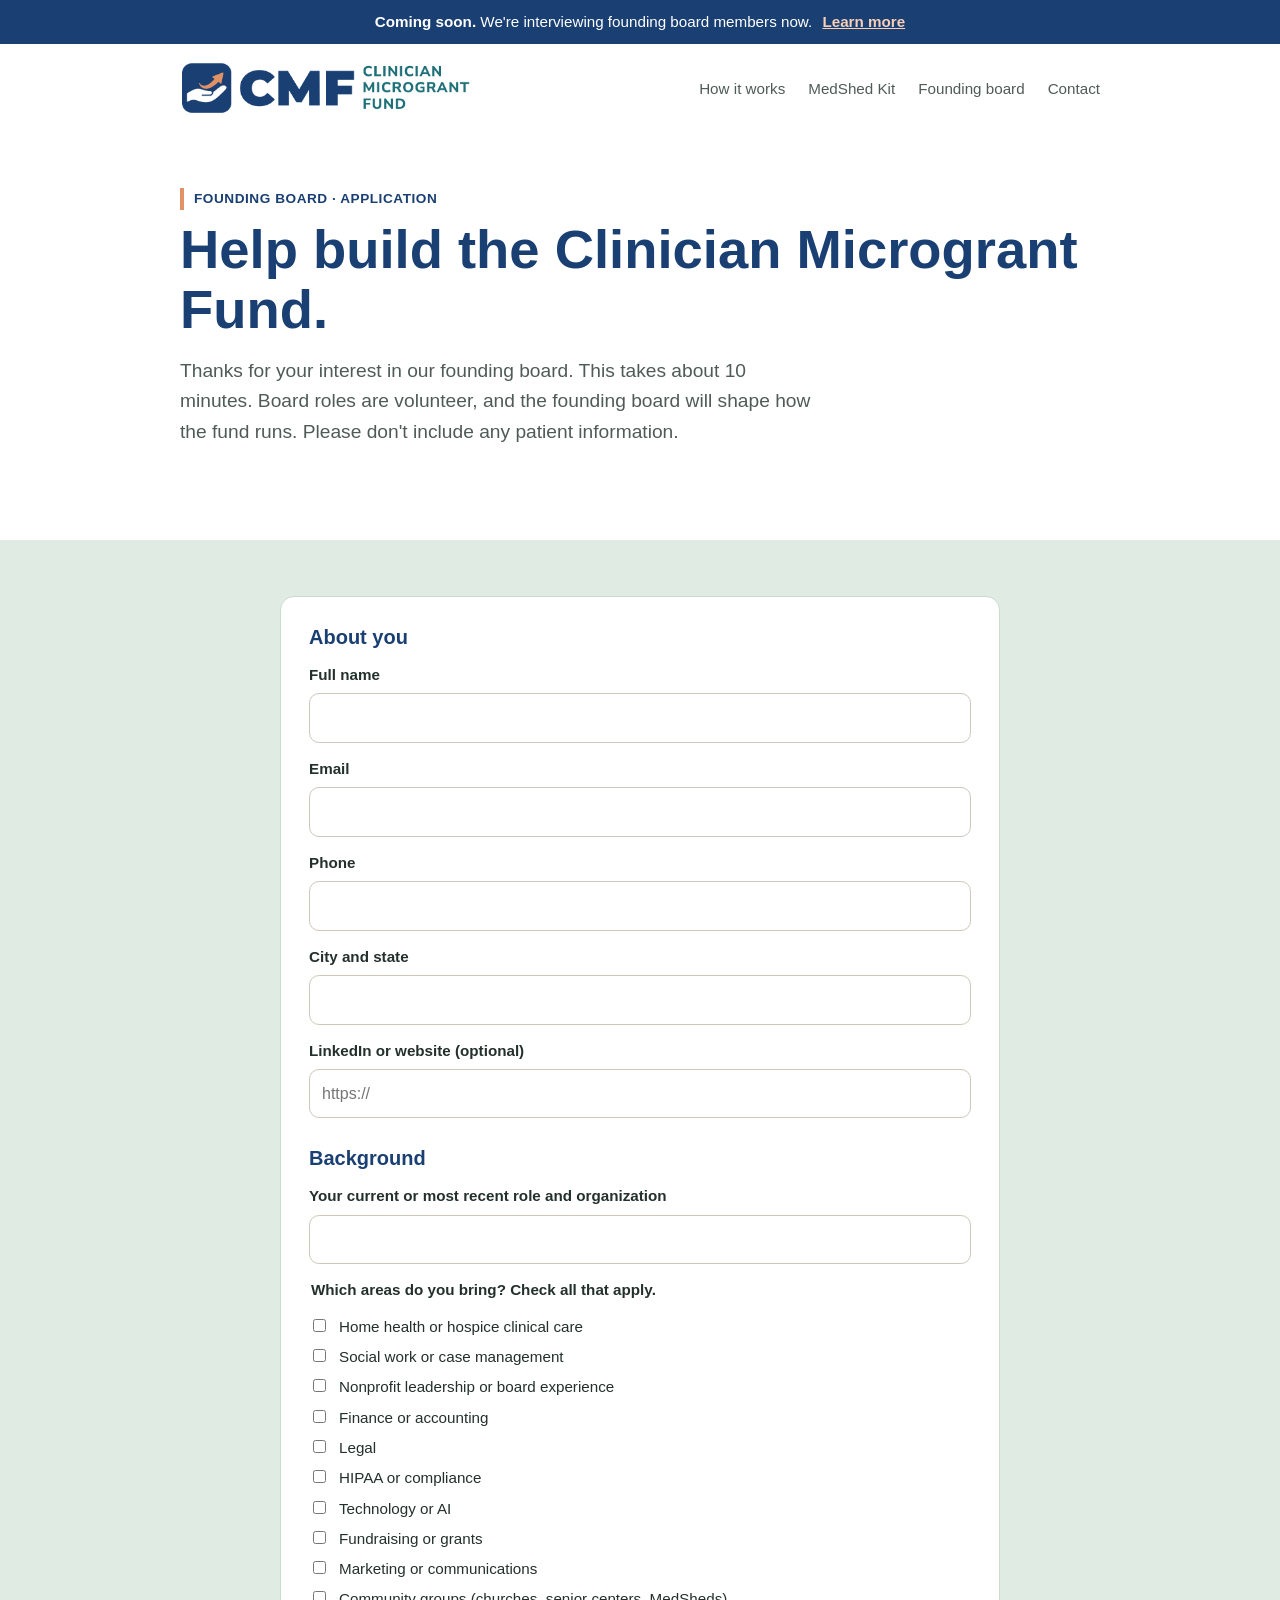
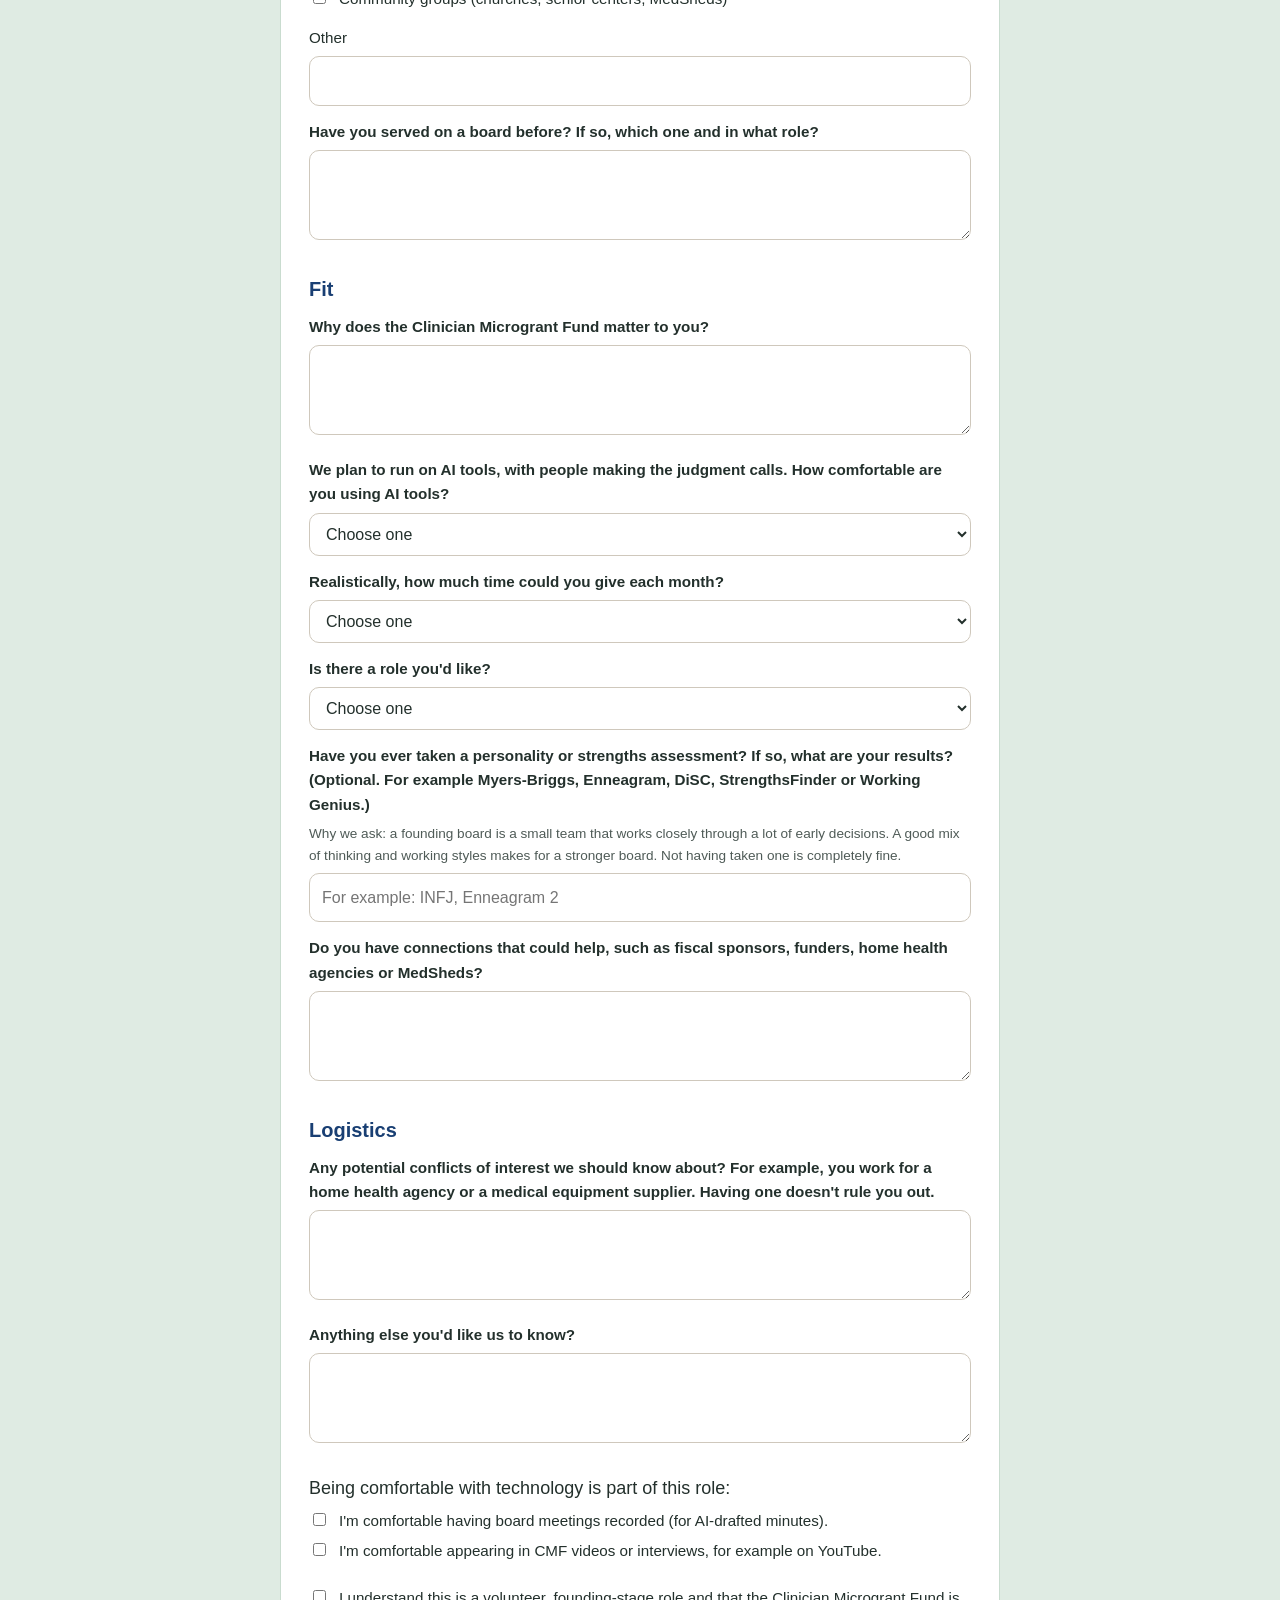
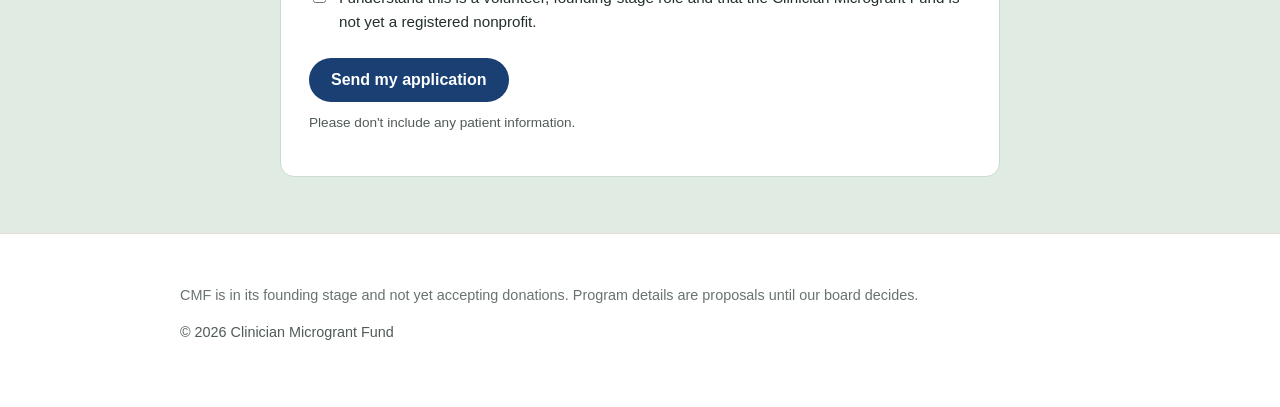
==== commit 616f9985: "Match site copy to approved claims: minutes, payback wording, footer disclaimer Co-Authored-By: Clau" ====
--- a/board-application/index.html
+++ b/board-application/index.html
@@ -7,15 +7,15 @@
   <meta name="robots" content="noindex">
   <meta name="description" content="Apply to join the founding board of the Clinician Microgrant Fund.">
   <link rel="canonical" href="https://clinicianmicrogrants.org/board-application/">
-  <link rel="icon" type="image/png" href="/assets/icon.png">
-  <link rel="apple-touch-icon" href="/assets/icon.png">
-  <link rel="stylesheet" href="/assets/style.css">
+  <link rel="icon" type="image/png" href="/assets/icon-hand.png">
+  <link rel="apple-touch-icon" href="/assets/icon-hand.png">
+  <link rel="stylesheet" href="/assets/style.css?v=20261022b">
 </head>
 <body>
   <div class="banner"><strong>Coming soon.</strong> We're interviewing founding board members now. <a href="/#board">Learn more</a></div>
   <div class="wrap">
     <header class="top">
-      <a class="logo" href="/"><img src="/assets/logo-header-navy.png" alt="Clinician Microgrant Fund" width="887" height="158"></a>
+      <a class="logo" href="/"><img src="/assets/logo-cmf-hand.png" alt="Clinician Microgrant Fund" width="887" height="158"></a>
       <nav>
         <a href="/#how">How it works</a>
         <a href="/med-shed-kit/">MedShed Kit</a>
@@ -108,8 +108,8 @@
   </main>
   <footer>
     <div class="wrap">
-      <p class="disclaimer">Everything on this site describes our proposed plan, and details may change. Our founding board will decide exactly how the Clinician Microgrant Fund runs, with proper legal advice and HIPAA privacy safeguards in place.</p>
-      <p>&copy; 2026 Clinician Microgrant Fund. We're in our founding stage and are not accepting donations yet.</p>
+      <p class="disclaimer">CMF is in its founding stage and not yet accepting donations. Program details are proposals until our board decides.</p>
+      <p>&copy; 2026 Clinician Microgrant Fund</p>
     </div>
   </footer>
 
--- a/assets/style.css
+++ b/assets/style.css
@@ -129,3 +129,8 @@
 /* Product logo on the MedShed Kit page */
 .product-mark { display: block; width: 150px; height: auto; margin: 0 0 18px; }
 @media (max-width: 600px) { .product-mark { width: 110px; } }
+
+/* Home page hero with photo */
+.hero-photo { display: grid; grid-template-columns: 1.35fr 1fr; gap: 48px; align-items: center; }
+.hero-img { width: 100%; height: 460px; object-fit: cover; object-position: 50% 35%; border-radius: 16px; display: block; }
+@media (max-width: 760px) { .hero-photo { grid-template-columns: 1fr; gap: 28px; } .hero-img { height: 300px; } }
